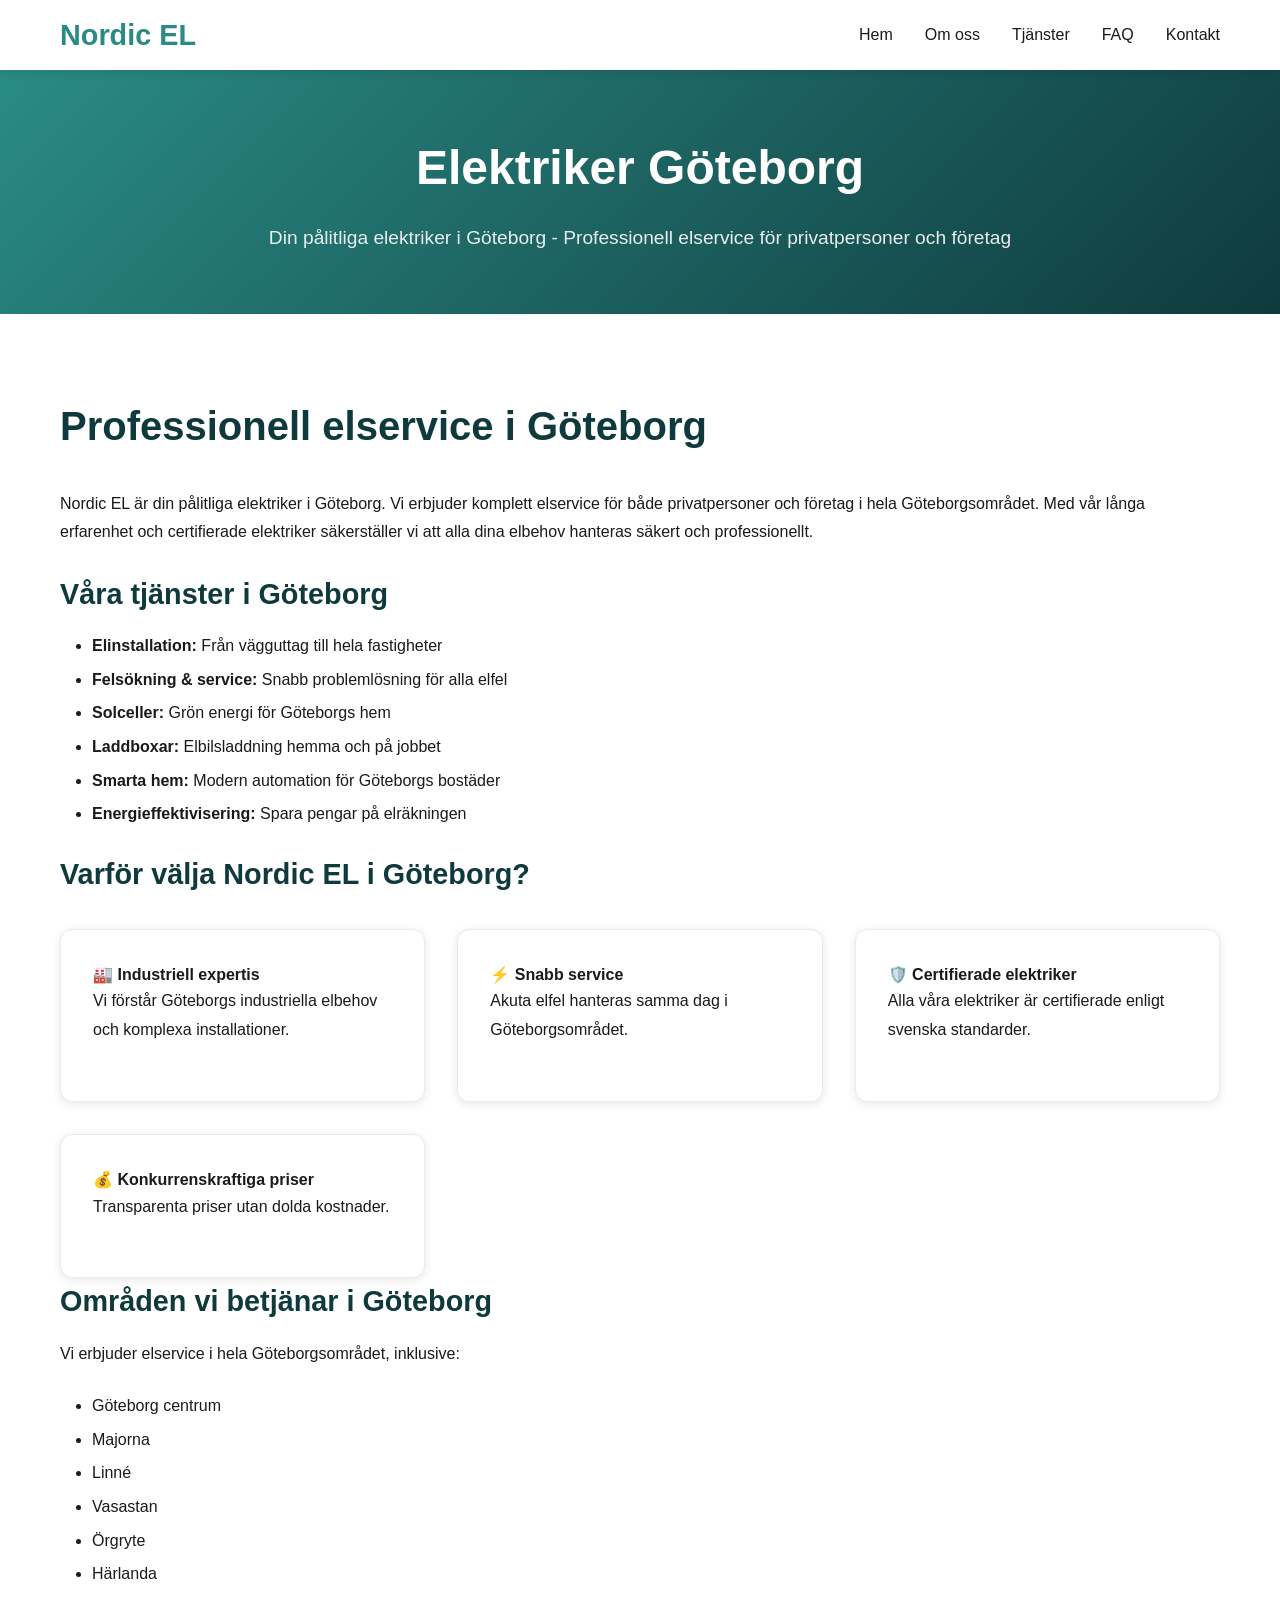
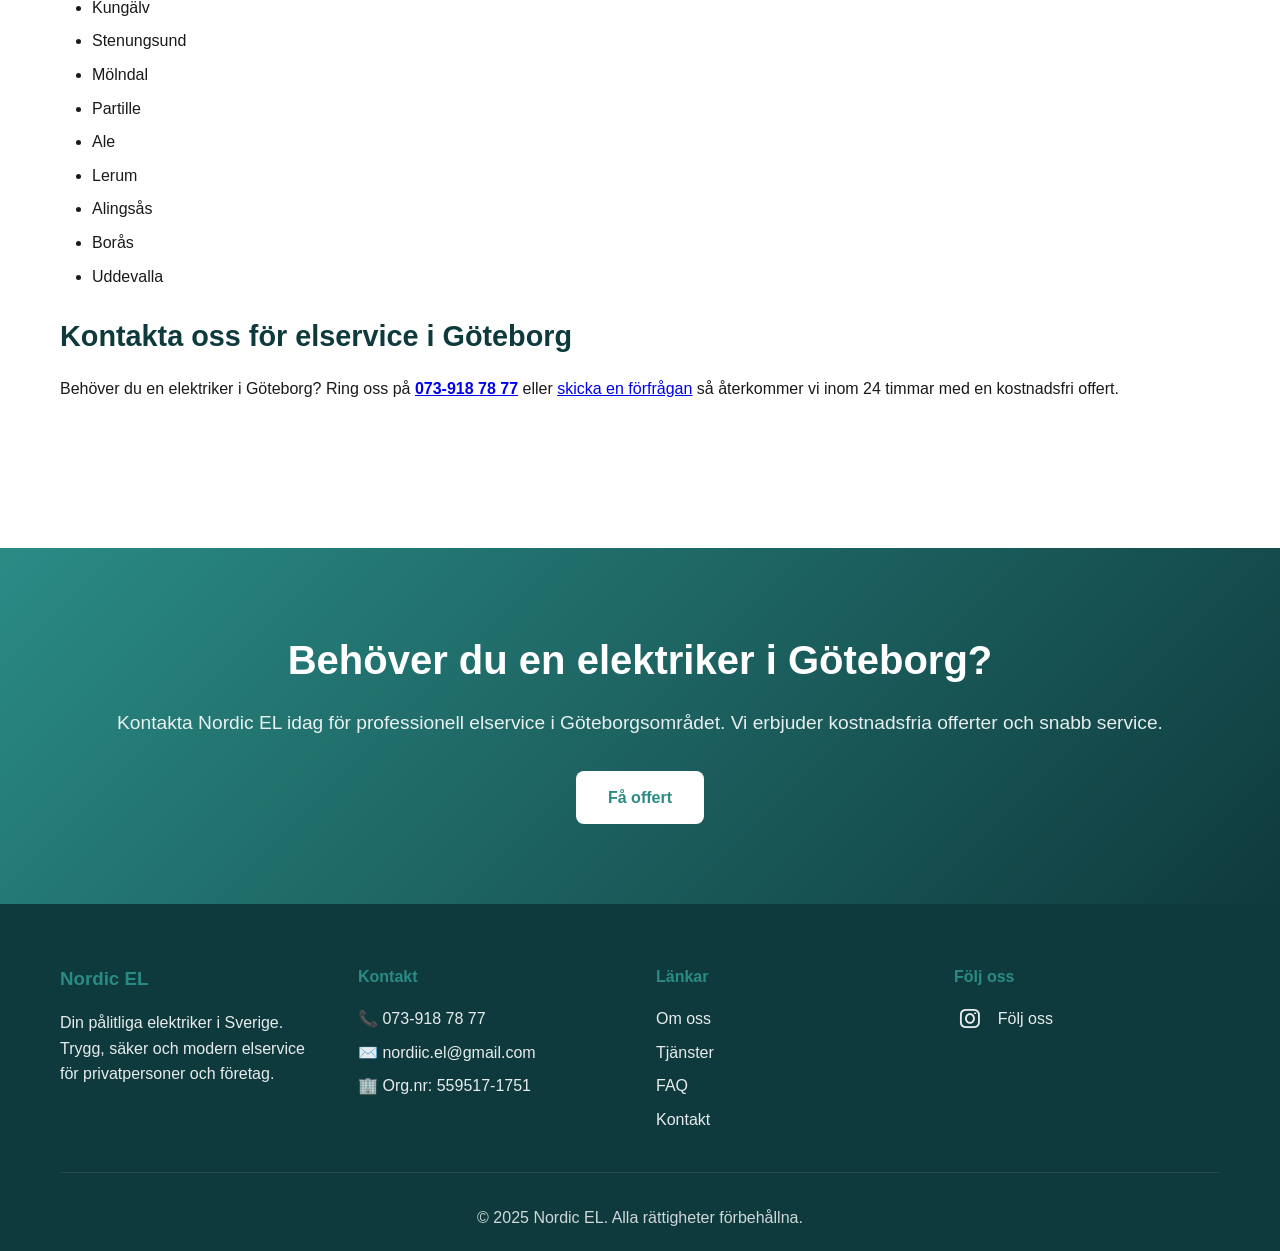
==== elektriker-goteborg.html @ e189199f "Standardize contact information formatting across all HTML files by adding spaces between emojis and" ====
<!DOCTYPE html>
<html lang="sv">
<head>
    <meta charset="UTF-8">
    <link rel="icon" type="image/png" href="assets/images/nordic-el-logo-1200.png">
    <meta name="viewport" content="width=device-width, initial-scale=1.0">
    <title>Elektriker Göteborg | Nordic EL - Professionell elservice i Göteborg</title>
    <meta name="description" content="Nordic EL - Din pålitliga elektriker i Göteborg. Elinstallation, felsökning, solceller, laddboxar och smarta hem. Ring 073-918 78 77 för snabb service i Göteborg.">
    <meta name="keywords" content="elektriker Göteborg, elinstallation Göteborg, solceller Göteborg, laddbox Göteborg, smarta hem Göteborg, elservice Göteborg">
    <meta name="author" content="Nordic EL">
    
    <!-- Open Graph / Facebook -->
    <meta property="og:type" content="website">
    <meta property="og:url" content="https://nordicel.se/elektriker-goteborg.html">
    <meta property="og:title" content="Elektriker Göteborg | Nordic EL - Professionell elservice">
    <meta property="og:description" content="Din pålitliga elektriker i Göteborg. Elinstallation, felsökning, solceller, laddboxar och smarta hem. Ring 073-918 78 77.">
    <meta property="og:image" content="https://nordicel.se/assets/images/og-image.jpg">

    <!-- Twitter -->
    <meta property="twitter:card" content="summary_large_image">
    <meta property="twitter:url" content="https://nordicel.se/elektriker-goteborg.html">
    <meta property="twitter:title" content="Elektriker Göteborg | Nordic EL - Professionell elservice">
    <meta property="twitter:description" content="Din pålitliga elektriker i Göteborg. Elinstallation, felsökning, solceller, laddboxar och smarta hem. Ring 073-918 78 77.">
    <meta property="twitter:image" content="https://nordicel.se/assets/images/og-image.jpg">

    <!-- Structured Data -->
    <script type="application/ld+json">
    {
        "@context": "https://schema.org",
        "@type": "ElectricalContractor",
        "name": "Nordic EL Göteborg",
        "description": "Professionell elektriker i Göteborg med fokus på säkerhet, kvalitet och moderna el-lösningar",
        "url": "https://nordicel.se/elektriker-goteborg.html",
        "telephone": "073-918 78 77",
        "email": "nordiic.el@gmail.com",
        "address": {
            "@type": "PostalAddress",
            "addressLocality": "Göteborg",
            "addressCountry": "SE"
        },
        "serviceArea": {
            "@type": "City",
            "name": "Göteborg"
        },
        "openingHours": "Mo-Fr 08:00-17:00",
        "priceRange": "$$",
        "paymentAccepted": "Cash, Credit Card, Invoice",
        "currenciesAccepted": "SEK"
    }
    </script>

    <link rel="stylesheet" href="styles.css">
    <link rel="preconnect" href="https://fonts.googleapis.com">
    <link rel="preconnect" href="https://fonts.gstatic.com" crossorigin>
    <link href="https://fonts.googleapis.com/css2?family=Inter:wght@300;400;500;600;700&display=swap" rel="stylesheet">
    <link rel="stylesheet" href="https://cdnjs.cloudflare.com/ajax/libs/font-awesome/6.4.0/css/all.min.css">
</head>
<body>
    <!-- Navigation -->
    <nav class="navbar">
        <div class="nav-container">
            <div class="nav-logo">
                <h2>Nordic EL</h2>
            </div>
            <ul class="nav-menu">
                <li class="nav-item">
                    <a href="index.html" class="nav-link">Hem</a>
                </li>
                <li class="nav-item">
                    <a href="om-oss.html" class="nav-link">Om oss</a>
                </li>
                <li class="nav-item">
                    <a href="tjanster.html" class="nav-link">Tjänster</a>
                </li>
                <li class="nav-item">
                    <a href="faq.html" class="nav-link">FAQ</a>
                </li>
                <li class="nav-item">
                    <a href="kontakt.html" class="nav-link">Kontakt</a>
                </li>
            </ul>
            <div class="hamburger">
                <span class="bar"></span>
                <span class="bar"></span>
                <span class="bar"></span>
            </div>
        </div>
    </nav>

    <!-- Page Header -->
    <section class="page-header">
        <div class="container">
            <h1>Elektriker Göteborg</h1>
            <p>Din pålitliga elektriker i Göteborg - Professionell elservice för privatpersoner och företag</p>
        </div>
    </section>

    <!-- Page Content -->
    <section class="page-content">
        <div class="container">
            <div class="content-section">
                <h2>Professionell elservice i Göteborg</h2>
                <p>Nordic EL är din pålitliga elektriker i Göteborg. Vi erbjuder komplett elservice för både privatpersoner och företag i hela Göteborgsområdet. Med vår långa erfarenhet och certifierade elektriker säkerställer vi att alla dina elbehov hanteras säkert och professionellt.</p>
                
                <h3>Våra tjänster i Göteborg</h3>
                <ul>
                    <li><strong>Elinstallation:</strong> Från vägguttag till hela fastigheter</li>
                    <li><strong>Felsökning & service:</strong> Snabb problemlösning för alla elfel</li>
                    <li><strong>Solceller:</strong> Grön energi för Göteborgs hem</li>
                    <li><strong>Laddboxar:</strong> Elbilsladdning hemma och på jobbet</li>
                    <li><strong>Smarta hem:</strong> Modern automation för Göteborgs bostäder</li>
                    <li><strong>Energieffektivisering:</strong> Spara pengar på elräkningen</li>
                </ul>

                <h3>Varför välja Nordic EL i Göteborg?</h3>
                <div class="why-grid">
                    <div class="why-item">
                        <h4>🏭 Industriell expertis</h4>
                        <p>Vi förstår Göteborgs industriella elbehov och komplexa installationer.</p>
                    </div>
                    <div class="why-item">
                        <h4>⚡ Snabb service</h4>
                        <p>Akuta elfel hanteras samma dag i Göteborgsområdet.</p>
                    </div>
                    <div class="why-item">
                        <h4>🛡️ Certifierade elektriker</h4>
                        <p>Alla våra elektriker är certifierade enligt svenska standarder.</p>
                    </div>
                    <div class="why-item">
                        <h4>💰 Konkurrenskraftiga priser</h4>
                        <p>Transparenta priser utan dolda kostnader.</p>
                    </div>
                </div>

                <h3>Områden vi betjänar i Göteborg</h3>
                <p>Vi erbjuder elservice i hela Göteborgsområdet, inklusive:</p>
                <ul>
                    <li>Göteborg centrum</li>
                    <li>Majorna</li>
                    <li>Linné</li>
                    <li>Vasastan</li>
                    <li>Örgryte</li>
                    <li>Härlanda</li>
                    <li>Kungälv</li>
                    <li>Stenungsund</li>
                    <li>Mölndal</li>
                    <li>Partille</li>
                    <li>Ale</li>
                    <li>Lerum</li>
                    <li>Alingsås</li>
                    <li>Borås</li>
                    <li>Uddevalla</li>
                </ul>

                <h3>Kontakta oss för elservice i Göteborg</h3>
                <p>Behöver du en elektriker i Göteborg? Ring oss på <strong><a href="tel:0739187877">073-918 78 77</a></strong> eller <a href="kontakt.html">skicka en förfrågan</a> så återkommer vi inom 24 timmar med en kostnadsfri offert.</p>
            </div>
        </div>
    </section>

    <!-- CTA Section -->
    <section class="cta-section">
        <div class="container">
            <div class="cta-content">
                <h2>Behöver du en elektriker i Göteborg?</h2>
                <p>Kontakta Nordic EL idag för professionell elservice i Göteborgsområdet. Vi erbjuder kostnadsfria offerter och snabb service.</p>
                <a href="kontakt.html" class="btn btn-primary">Få offert</a>
            </div>
        </div>
    </section>

    <!-- Footer -->
    <footer class="footer">
        <div class="container">
            <div class="footer-content">
                <div class="footer-section">
                    <h3>Nordic EL</h3>
                    <p>Din pålitliga elektriker i Sverige. Trygg, säker och modern elservice för privatpersoner och företag.</p>
                </div>
                <div class="footer-section">
                    <h4>Kontakt</h4>
                    <p>📞  073-918 78 77</p>
                    <p>✉️  nordiic.el@gmail.com</p>
                    <p>🏢  Org.nr: 559517-1751</p>
                </div>
                <div class="footer-section">
                    <h4>Länkar</h4>
                    <ul>
                        <li><a href="om-oss.html">Om oss</a></li>
                        <li><a href="tjanster.html">Tjänster</a></li>
                        <li><a href="faq.html">FAQ</a></li>
                        <li><a href="kontakt.html">Kontakt</a></li>
                    </ul>
                </div>
                <div class="footer-section">
                    <h4>Följ oss</h4>
                    <p><a href="https://www.instagram.com/nordic.elab/?igsh=OWh2cWo1cjV1Mnhp#" target="_blank" rel="noopener noreferrer"><i class="fa-brands fa-instagram"></i> Följ oss</a></p>
                </div>
            </div>
            <div class="footer-bottom">
                <p>&copy; 2025 Nordic EL. Alla rättigheter förbehållna.</p>
            </div>
        </div>
    </footer>

    <script src="script.js"></script>
</body>
</html>
---- styles.css ----
/* Reset and Base Styles */
* {
    margin: 0;
    padding: 0;
    box-sizing: border-box;
}

:root {
    --primary-color: #2A8B85;
    --secondary-color: #0F3A3D;
    --text-color: #1a1a1a;
    --light-bg: #f8f9fa;
    --white: #ffffff;
    --border-color: #e9ecef;
    --shadow: 0 2px 10px rgba(0, 0, 0, 0.1);
    --shadow-hover: 0 4px 20px rgba(0, 0, 0, 0.15);
}

body {
    font-family: 'Inter', sans-serif;
    line-height: 1.6;
    color: var(--text-color);
    background-color: var(--white);
}

/* Font metric overrides to prevent layout shifts */
@font-face {
    font-family: 'Inter';
    font-display: swap;
    font-weight: 300 700;
    src: url('https://fonts.googleapis.com/css2?family=Inter:wght@300;400;500;600;700&display=swap');
}

.container {
    max-width: 1200px;
    margin: 0 auto;
    padding: 0 20px;
}

/* Navigation */
.navbar {
    background-color: var(--white);
    box-shadow: var(--shadow);
    position: fixed;
    top: 0;
    width: 100%;
    z-index: 1000;
}

.nav-container {
    max-width: 1200px;
    margin: 0 auto;
    padding: 0 20px;
    display: flex;
    justify-content: space-between;
    align-items: center;
    height: 70px;
}

.nav-logo h2 {
    color: var(--primary-color);
    font-weight: 700;
    font-size: 1.8rem;
}

.nav-menu {
    display: flex;
    list-style: none;
    gap: 2rem;
}

.nav-link {
    text-decoration: none;
    color: var(--text-color);
    font-weight: 500;
    transition: color 0.3s ease;
    position: relative;
}

.nav-link:hover,
.nav-link.active {
    color: var(--primary-color);
}

.nav-link.active::after {
    content: '';
    position: absolute;
    bottom: -5px;
    left: 0;
    width: 100%;
    height: 2px;
    background-color: var(--primary-color);
}

.hamburger {
    display: none;
    flex-direction: column;
    cursor: pointer;
}

.bar {
    width: 25px;
    height: 3px;
    background-color: var(--text-color);
    margin: 3px 0;
    transition: 0.3s;
}

/* Hero Section */
.hero {
    margin-top: 70px;
    padding: 80px 0;
    background: linear-gradient(135deg, var(--light-bg) 0%, var(--white) 100%);
    contain: layout style;
}

.hero-container {
    max-width: 1200px;
    margin: 0 auto;
    padding: 0 20px;
    display: grid;
    grid-template-columns: 1fr 1fr;
    gap: 4rem;
    align-items: center;
}

.hero-content h1 {
    font-size: 3rem;
    font-weight: 700;
    color: var(--secondary-color);
    margin-bottom: 1.5rem;
    line-height: 1.2;
}

.hero-content p {
    font-size: 1.2rem;
    color: var(--text-color);
    margin-bottom: 2rem;
    line-height: 1.6;
}

.hero-link {
    color: var(--primary-color);
    text-decoration: none;
    font-weight: 600;
    transition: color 0.3s ease;
}

.hero-link:hover {
    color: var(--secondary-color);
    text-decoration: underline;
}

.hero-buttons {
    display: flex;
    gap: 1rem;
    flex-wrap: wrap;
}

.btn {
    display: inline-block;
    padding: 12px 30px;
    text-decoration: none;
    border-radius: 8px;
    font-weight: 600;
    transition: all 0.3s ease;
    border: 2px solid transparent;
    cursor: pointer;
}

.btn-primary {
    background-color: var(--primary-color);
    color: var(--white);
}

.btn-primary:hover {
    background-color: var(--secondary-color);
    transform: translateY(-2px);
    box-shadow: var(--shadow-hover);
}

.btn-secondary {
    background-color: transparent;
    color: var(--primary-color);
    border-color: var(--primary-color);
}

.btn-secondary:hover {
    background-color: var(--primary-color);
    color: var(--white);
    transform: translateY(-2px);
}

.hero-image {
    display: flex;
    justify-content: center;
    align-items: center;
}

.hero-placeholder {
    width: 100%;
    height: 400px;
    background: linear-gradient(135deg, var(--primary-color), var(--secondary-color));
    border-radius: 12px;
    display: flex;
    align-items: center;
    justify-content: center;
    color: var(--white);
    font-size: 1.5rem;
    font-weight: 600;
    box-shadow: var(--shadow);
}

.hero-img {
    width: 100%;
    height: 400px;
    object-fit: cover;
    border-radius: 12px;
    box-shadow: var(--shadow);
    aspect-ratio: 3/2;
    max-width: 600px;
    will-change: transform;
}

/* Services Overview */
.services-overview {
    padding: 80px 0;
    background-color: var(--white);
    contain: layout style;
}

.services-overview h2 {
    text-align: center;
    font-size: 2.5rem;
    color: var(--secondary-color);
    margin-bottom: 3rem;
    font-weight: 700;
}

.services-grid {
    display: grid;
    grid-template-columns: repeat(auto-fit, minmax(300px, 1fr));
    gap: 2rem;
    align-items: stretch;
    grid-auto-rows: 1fr;
    contain: layout;
}

.service-card-link {
    text-decoration: none;
    color: inherit;
    display: block;
    height: 100%;
}

.service-card-link:hover {
    text-decoration: none;
    color: inherit;
}

.service-card {
    background-color: var(--white);
    padding: 2rem;
    border-radius: 12px;
    box-shadow: var(--shadow);
    text-align: center;
    transition: transform 0.3s ease, box-shadow 0.3s ease;
    border: 1px solid var(--border-color);
    height: 100%;
    display: flex;
    flex-direction: column;
    justify-content: space-between;
    min-height: 280px;
    contain: layout style;
}

.service-card:hover {
    transform: translateY(-5px);
    box-shadow: var(--shadow-hover);
}

.service-icon {
    font-size: 3rem;
    margin-bottom: 1rem;
}

.service-card h3 {
    font-size: 1.5rem;
    color: var(--secondary-color);
    margin-bottom: 1rem;
    font-weight: 600;
}

.service-card p {
    color: var(--text-color);
    line-height: 1.6;
    flex-grow: 1;
    display: flex;
    align-items: center;
    justify-content: center;
}

/* Why Choose Us */
.why-choose-us {
    padding: 80px 0;
    background-color: var(--light-bg);
}

.why-content {
    display: grid;
    grid-template-columns: 1fr 1fr;
    gap: 4rem;
    align-items: center;
}

.why-text h2 {
    font-size: 2.5rem;
    color: var(--secondary-color);
    margin-bottom: 2rem;
    font-weight: 700;
}

.why-points {
    display: flex;
    flex-direction: column;
    gap: 1.5rem;
}

.why-point h3 {
    font-size: 1.2rem;
    color: var(--secondary-color);
    margin-bottom: 0.5rem;
    font-weight: 600;
}

.why-point p {
    color: var(--text-color);
    line-height: 1.6;
}

.why-image {
    display: flex;
    justify-content: center;
    align-items: center;
}

.why-placeholder {
    width: 100%;
    height: 400px;
    background: linear-gradient(135deg, var(--secondary-color), var(--primary-color));
    border-radius: 12px;
    display: flex;
    align-items: center;
    justify-content: center;
    color: var(--white);
    font-size: 1.5rem;
    font-weight: 600;
    box-shadow: var(--shadow);
}

/* Testimonials Section */
.testimonials-section {
    padding: 5rem 0;
    background-color: var(--light-bg);
}

.testimonials-section h2 {
    text-align: center;
    margin-bottom: 3rem;
    color: var(--text-color);
}

.testimonials-grid {
    display: grid;
    grid-template-columns: repeat(auto-fit, minmax(300px, 1fr));
    gap: 2rem;
    max-width: 1000px;
    margin: 0 auto;
}

.testimonial-card {
    background-color: var(--white);
    padding: 2rem;
    border-radius: 12px;
    box-shadow: var(--shadow);
    text-align: center;
    transition: transform 0.3s ease, box-shadow 0.3s ease;
}

.testimonial-card:hover {
    transform: translateY(-5px);
    box-shadow: var(--shadow-hover);
}

.testimonial-content {
    margin-bottom: 1.5rem;
}

.testimonial-content p {
    font-style: italic;
    font-size: 1.1rem;
    line-height: 1.6;
    color: var(--text-color);
    margin: 0;
}

.testimonial-author h4 {
    color: var(--primary-color);
    margin-bottom: 0.5rem;
    font-size: 1.1rem;
}

.testimonial-author span {
    color: #666;
    font-size: 0.9rem;
}

/* CTA Section */
.cta-section {
    padding: 80px 0;
    background: linear-gradient(135deg, var(--primary-color), var(--secondary-color));
    color: var(--white);
    text-align: center;
}

.cta-content h2 {
    font-size: 2.5rem;
    margin-bottom: 1rem;
    font-weight: 700;
}

.cta-content p {
    font-size: 1.2rem;
    margin-bottom: 2rem;
    opacity: 0.9;
}

.cta-section .btn-primary {
    background-color: var(--white);
    color: var(--primary-color);
}

.cta-section .btn-primary:hover {
    background-color: var(--light-bg);
    transform: translateY(-2px);
}

/* Footer */
.footer {
    background-color: var(--secondary-color);
    color: var(--white);
    padding: 60px 0 20px;
}

.footer-content {
    display: grid;
    grid-template-columns: repeat(auto-fit, minmax(250px, 1fr));
    gap: 2rem;
    margin-bottom: 2rem;
}

.footer-section h3,
.footer-section h4 {
    margin-bottom: 1rem;
    color: var(--primary-color);
}

.footer-section p {
    margin-bottom: 0.5rem;
    opacity: 0.9;
    color: var(--white);
    display: flex;
    align-items: center;
    gap: 0.5rem;
}

.footer-section ul {
    list-style: none;
}

.footer-section ul li {
    margin-bottom: 0.5rem;
}

.footer-section ul li a {
    color: var(--white);
    text-decoration: none;
    opacity: 0.9;
    transition: opacity 0.3s ease;
}

.footer-section ul li a:hover {
    opacity: 1;
    color: var(--primary-color);
}

/* Ensure consistent icon spacing */
.footer-section p {
    font-size: 1em;
}

.footer-section .fa-brands {
    font-size: 1.4em;
    color: var(--white);
    width: 1.4em;
    text-align: center;
    flex-shrink: 0;
    display: inline-block;
    vertical-align: middle;
    line-height: 1;
    margin-right: 0.5rem;
}

.footer-section a {
    color: var(--white);
    text-decoration: none;
    transition: all 0.3s ease;
    cursor: pointer;
}

.footer-section a:hover {
    color: var(--primary-color);
}

.footer-bottom {
    border-top: 1px solid rgba(255, 255, 255, 0.1);
    padding-top: 2rem;
    text-align: center;
    opacity: 0.8;
}

/* Responsive Design */
@media (max-width: 768px) {
    .hamburger {
        display: flex;
    }

    .nav-menu {
        position: fixed;
        left: -100%;
        top: 70px;
        flex-direction: column;
        background-color: var(--white);
        width: 100%;
        text-align: center;
        transition: 0.3s;
        box-shadow: var(--shadow);
        padding: 2rem 0;
    }

    .nav-menu.active {
        left: 0;
    }

    .nav-menu li {
        margin: 1rem 0;
    }

    .hero-container {
        grid-template-columns: 1fr;
        gap: 2rem;
        text-align: center;
    }

    .hero-content h1 {
        font-size: 2.5rem;
    }

    .why-content {
        grid-template-columns: 1fr;
        gap: 2rem;
    }

    .hero-buttons {
        justify-content: center;
    }

    .services-grid {
        grid-template-columns: 1fr;
    }

    .cta-content h2 {
        font-size: 2rem;
    }
}

@media (max-width: 480px) {
    .hero-content h1 {
        font-size: 2rem;
    }

    .hero-content p {
        font-size: 1rem;
    }

    .btn {
        padding: 10px 20px;
        font-size: 0.9rem;
    }

    .services-overview h2,
    .why-text h2,
    .cta-content h2 {
        font-size: 2rem;
    }
}

/* Page-specific styles */
.page-header {
    margin-top: 70px;
    padding: 60px 0;
    background: linear-gradient(135deg, var(--primary-color), var(--secondary-color));
    color: var(--white);
    text-align: center;
}

.page-header h1 {
    font-size: 3rem;
    font-weight: 700;
    margin-bottom: 1rem;
}

.page-header p {
    font-size: 1.2rem;
    opacity: 0.9;
}

.page-content {
    padding: 80px 0;
}

.content-section {
    margin-bottom: 4rem;
}

.content-section h2 {
    font-size: 2.5rem;
    color: var(--secondary-color);
    margin-bottom: 2rem;
    font-weight: 700;
}

.content-section h3 {
    font-size: 1.8rem;
    color: var(--secondary-color);
    margin-bottom: 1rem;
    font-weight: 600;
}

.content-section p {
    margin-bottom: 1.5rem;
    line-height: 1.8;
}

.content-section ul {
    margin-bottom: 1.5rem;
    padding-left: 2rem;
}

.content-section li {
    margin-bottom: 0.5rem;
    line-height: 1.6;
}

/* Pricing Info Styles */
.pricing-info {
    background: var(--light-bg);
    border-left: 4px solid var(--primary-color);
    padding: 1.5rem;
    margin: 1.5rem 0;
    border-radius: 0 8px 8px 0;
}

.pricing-info h4 {
    color: var(--primary-color);
    margin-bottom: 1rem;
    font-size: 1.1rem;
}

.pricing-info ul {
    margin: 1rem 0;
    padding-left: 1.5rem;
}

.pricing-info li {
    margin-bottom: 0.5rem;
    color: var(--text-color);
}

.pricing-info p {
    font-style: italic;
    color: #666;
    margin-top: 1rem;
    font-size: 0.9rem;
}

/* FAQ Styles */
.faq-item {
    background-color: var(--white);
    border: 1px solid var(--border-color);
    border-radius: 8px;
    margin-bottom: 1rem;
    box-shadow: var(--shadow);
}

.faq-question {
    padding: 1.5rem 1.5rem 1.5rem 2.5rem;
    cursor: pointer;
    font-weight: 600;
    color: var(--secondary-color);
    display: flex;
    justify-content: space-between;
    align-items: center;
    transition: background-color 0.3s ease;
}

.faq-question:hover {
    background-color: var(--light-bg);
}

.faq-answer {
    padding: 0 1.5rem 1.5rem 2.5rem;
    color: var(--text-color);
    line-height: 1.6;
    display: none;
}

.faq-answer ul {
    padding-left: 0;
    margin-left: 0;
    list-style: none;
}

.faq-answer li {
    padding-left: 1.5rem;
    position: relative;
    margin-bottom: 0.5rem;
}

.faq-answer li::before {
    content: "•";
    position: absolute;
    left: 0;
    color: var(--primary-color);
    font-weight: bold;
    font-size: 1.2em;
}

.faq-answer.active {
    display: block;
}

.faq-icon {
    transition: transform 0.3s ease;
}

.faq-icon.rotated {
    transform: rotate(180deg);
}

/* Contact Form */
.contact-form {
    background-color: var(--white);
    padding: 2rem;
    border-radius: 12px;
    box-shadow: var(--shadow);
    max-width: 600px;
    margin: 0 auto;
}

.form-group {
    margin-bottom: 1.5rem;
}

.form-group label {
    display: block;
    margin-bottom: 0.5rem;
    font-weight: 600;
    color: var(--secondary-color);
}

.form-group input,
.form-group textarea {
    width: 100%;
    padding: 12px;
    border: 2px solid var(--border-color);
    border-radius: 8px;
    font-size: 1rem;
    transition: border-color 0.3s ease;
}

.form-group input:focus,
.form-group textarea:focus {
    outline: none;
    border-color: var(--primary-color);
}

.form-group textarea {
    height: 120px;
    resize: vertical;
}

.form-submit {
    width: 100%;
    padding: 15px;
    background-color: var(--primary-color);
    color: var(--white);
    border: none;
    border-radius: 8px;
    font-size: 1.1rem;
    font-weight: 600;
    cursor: pointer;
    transition: background-color 0.3s ease;
}

.form-submit:hover {
    background-color: var(--secondary-color);
}

.contact-info {
    background-color: var(--light-bg);
    padding: 2rem;
    border-radius: 12px;
    margin-top: 2rem;
}

.contact-info h3 {
    color: var(--secondary-color);
    margin-bottom: 1rem;
    font-weight: 600;
}

.contact-info p {
    margin-bottom: 0.5rem;
    display: flex;
    align-items: center;
    gap: 0.5rem;
}

/* Additional styles for new pages */
.why-grid {
    display: grid;
    grid-template-columns: repeat(auto-fit, minmax(300px, 1fr));
    gap: 2rem;
    margin-top: 2rem;
}

.why-item {
    background-color: var(--white);
    padding: 2rem;
    border-radius: 12px;
    box-shadow: var(--shadow);
    border: 1px solid var(--border-color);
}

.why-item h3 {
    color: var(--secondary-color);
    margin-bottom: 1rem;
    font-weight: 600;
}

.service-detail {
    background-color: var(--white);
    padding: 3rem;
    border-radius: 12px;
    box-shadow: var(--shadow);
    margin-bottom: 3rem;
    border: 1px solid var(--border-color);
}

.service-header {
    display: flex;
    align-items: center;
    gap: 1rem;
    margin-bottom: 2rem;
    padding-bottom: 1rem;
    border-bottom: 2px solid var(--border-color);
}

.service-header .service-icon {
    font-size: 3rem;
    color: var(--primary-color);
}

.service-header h2 {
    color: var(--secondary-color);
    font-size: 2rem;
    font-weight: 700;
    margin: 0;
}

.service-content h3 {
    color: var(--secondary-color);
    font-size: 1.5rem;
    margin: 2rem 0 1rem 0;
    font-weight: 600;
}

.service-content ul {
    margin-bottom: 1.5rem;
    padding-left: 2rem;
}

.service-content li {
    margin-bottom: 0.5rem;
    line-height: 1.6;
}

.faq-section {
    margin-bottom: 3rem;
}

.faq-section h2 {
    color: var(--secondary-color);
    font-size: 2rem;
    margin-bottom: 2rem;
    font-weight: 700;
    padding-bottom: 1rem;
    border-bottom: 2px solid var(--primary-color);
}

.contact-grid {
    display: grid;
    grid-template-columns: 2fr 1fr;
    gap: 4rem;
    margin-bottom: 4rem;
}

.contact-form-section h2 {
    color: var(--secondary-color);
    font-size: 2rem;
    margin-bottom: 1rem;
    font-weight: 700;
}

.contact-form-section p {
    margin-bottom: 2rem;
    color: var(--text-color);
    line-height: 1.6;
}

.contact-info-section h2 {
    color: var(--secondary-color);
    font-size: 2rem;
    margin-bottom: 2rem;
    font-weight: 700;
}

.contact-info-section .contact-info {
    background-color: var(--light-bg);
    padding: 1.5rem;
    border-radius: 8px;
    margin-bottom: 1.5rem;
    border-left: 4px solid var(--primary-color);
    display: flex;
    flex-direction: column;
    min-height: 120px;
    justify-content: flex-start;
}

.contact-info-section .contact-info h3 {
    color: var(--secondary-color);
    margin-bottom: 0.5rem;
    font-weight: 600;
}

.contact-info-section .contact-info p {
    margin-bottom: 0.5rem;
}

.contact-info-section .contact-info a {
    color: var(--primary-color);
    text-decoration: none;
    font-weight: 600;
}

.contact-info-section .contact-info a:hover {
    text-decoration: underline;
}

.contact-info-section .contact-info ul {
    margin-top: 0.5rem;
    padding-left: 1.5rem;
}

.contact-info-section .contact-info li {
    margin-bottom: 0.25rem;
}

/* Specific styling for company info and opening hours cards */
.contact-info-section .contact-info h3 {
    display: flex;
    align-items: center;
    gap: 0.5rem;
    margin-bottom: 1rem;
    font-size: 1.1rem;
    font-weight: 600;
}

.contact-info-section .contact-info p {
    margin-bottom: 0.5rem;
    line-height: 1.5;
}

.contact-info-section .contact-info strong {
    font-weight: 600;
    color: var(--secondary-color);
}

.contact-info-section .contact-info small {
    display: block;
    margin-top: 0.5rem;
    font-size: 0.9rem;
    opacity: 0.8;
    line-height: 1.4;
}

/* Ensure consistent card heights */
.contact-info-section {
    display: flex;
    flex-direction: column;
    gap: 1.5rem;
}

.contact-info-section .contact-info {
    flex: 1;
    min-height: 140px;
}

.contact-additional {
    background-color: var(--light-bg);
    padding: 3rem;
    border-radius: 12px;
    margin-bottom: 3rem;
}

.contact-additional h2 {
    color: var(--secondary-color);
    font-size: 2rem;
    margin-bottom: 2rem;
    font-weight: 700;
    text-align: center;
}

.process-steps {
    display: grid;
    grid-template-columns: repeat(auto-fit, minmax(250px, 1fr));
    gap: 2rem;
}

.process-step {
    text-align: center;
    background-color: var(--white);
    padding: 2rem;
    border-radius: 12px;
    box-shadow: var(--shadow);
}

.step-number {
    width: 60px;
    height: 60px;
    background-color: var(--primary-color);
    color: var(--white);
    border-radius: 50%;
    display: flex;
    align-items: center;
    justify-content: center;
    font-size: 1.5rem;
    font-weight: 700;
    margin: 0 auto 1rem auto;
}

.process-step h3 {
    color: var(--secondary-color);
    margin-bottom: 1rem;
    font-weight: 600;
}

.emergency-contact {
    background: linear-gradient(135deg, var(--primary-color), var(--secondary-color));
    color: var(--white);
    padding: 2rem;
    border-radius: 12px;
    text-align: center;
}

.emergency-contact h2 {
    font-size: 1.8rem;
    margin-bottom: 1rem;
    font-weight: 700;
}

.emergency-contact a {
    color: var(--white);
    text-decoration: none;
    font-weight: 600;
}

.emergency-contact a:hover {
    text-decoration: underline;
}

/* Form enhancements */
.form-group select {
    width: 100%;
    padding: 12px;
    border: 2px solid var(--border-color);
    border-radius: 8px;
    font-size: 1rem;
    background-color: var(--white);
    transition: border-color 0.3s ease;
}

.form-group select:focus {
    outline: none;
    border-color: var(--primary-color);
}

.form-group select[multiple] {
    height: 120px;
}

/* Checkbox group styling */
.checkbox-group {
    display: grid;
    grid-template-columns: repeat(auto-fit, minmax(200px, 1fr));
    gap: 0.75rem;
    margin-top: 0.5rem;
    padding: 1rem;
    background-color: var(--light-bg);
    border-radius: 8px;
    border: 2px solid var(--border-color);
}

.checkbox-item {
    display: flex;
    align-items: center;
    gap: 0.5rem;
}

.checkbox-item input[type="checkbox"] {
    width: 18px;
    height: 18px;
    accent-color: var(--primary-color);
    cursor: pointer;
}

.checkbox-item label {
    cursor: pointer;
    font-weight: 500;
    color: var(--text-color);
    margin: 0;
    line-height: 1.4;
}

.checkbox-item label:hover {
    color: var(--primary-color);
}

.checkbox-item input[type="checkbox"]:checked + label {
    color: var(--primary-color);
    font-weight: 600;
}

/* Responsive adjustments */
@media (max-width: 768px) {
    .contact-grid {
        grid-template-columns: 1fr;
        gap: 2rem;
    }
    
    .service-detail {
        padding: 2rem;
    }
    
    .service-header {
        flex-direction: column;
        text-align: center;
        gap: 0.5rem;
    }
    
    .process-steps {
        grid-template-columns: 1fr;
    }
    
    .contact-additional {
        padding: 2rem;
    }
    
    .contact-info-section .contact-info {
        min-height: auto;
    }
    
    .checkbox-group {
        grid-template-columns: 1fr;
        gap: 0.5rem;
    }
}

/* Additional alignment fixes */
.contact-info-section .contact-info p:last-child {
    margin-bottom: 0;
}

.contact-info-section .contact-info br + strong {
    margin-top: 0.5rem;
    display: inline-block;
}

/* Opening hours specific styling */
.opening-hours {
    margin-bottom: 1rem;
}

.hours-row {
    display: flex;
    align-items: center;
    margin-bottom: 0.5rem;
    flex-wrap: wrap;
    gap: 0.5rem;
}

.hours-row .day {
    min-width: 80px;
    font-weight: 600;
    color: var(--secondary-color);
}

.hours-row .time {
    font-weight: 500;
    color: var(--text-color);
}

.hours-row .separator {
    color: var(--primary-color);
    font-weight: 600;
    margin: 0 0.5rem;
}

/* Service area styling */
.service-areas {
    margin-top: 0.5rem;
}

.contact-info-section .contact-info ul {
    margin: 0;
    padding-left: 1.5rem;
}

.contact-info-section .contact-info li {
    margin-bottom: 0.25rem;
    line-height: 1.4;
}

/* Ensure all content stays within card boundaries */
.contact-info-section .contact-info {
    overflow: hidden;
    word-wrap: break-word;
}

.contact-info-section .contact-info * {
    max-width: 100%;
}
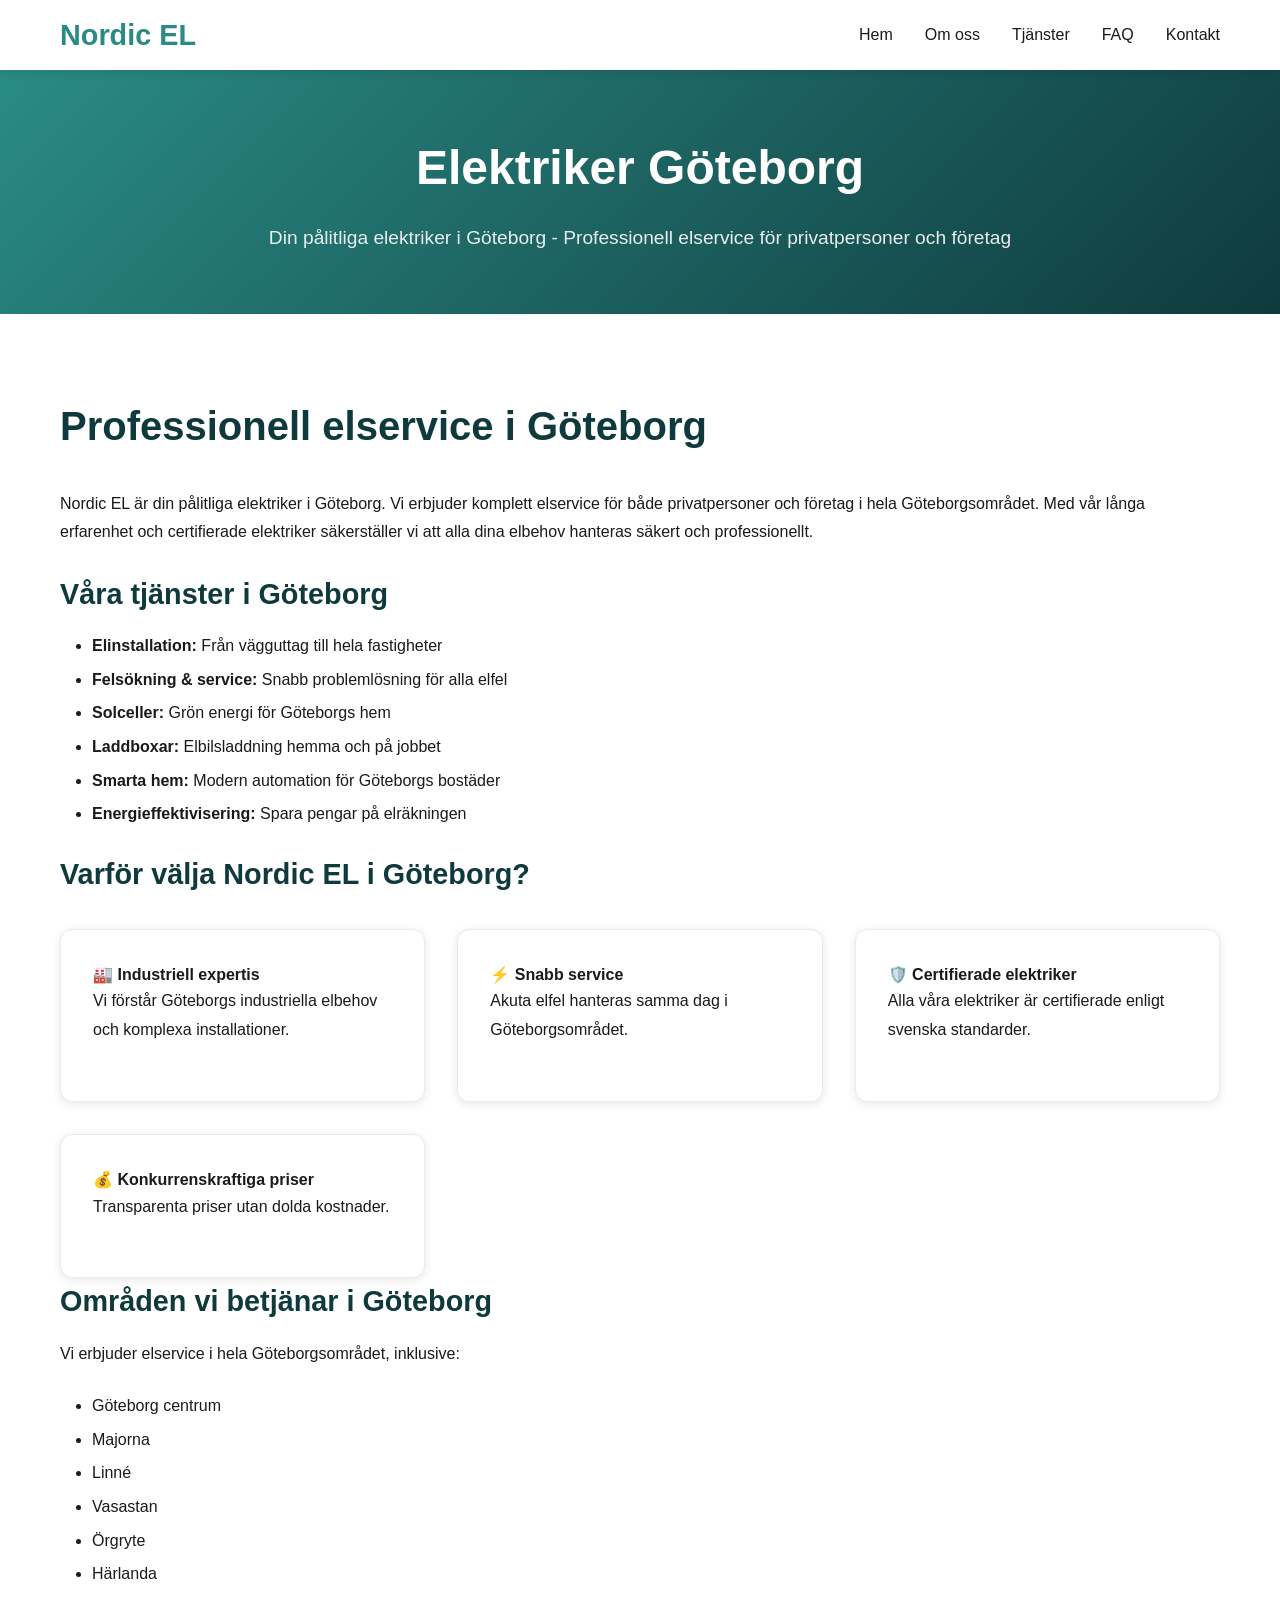
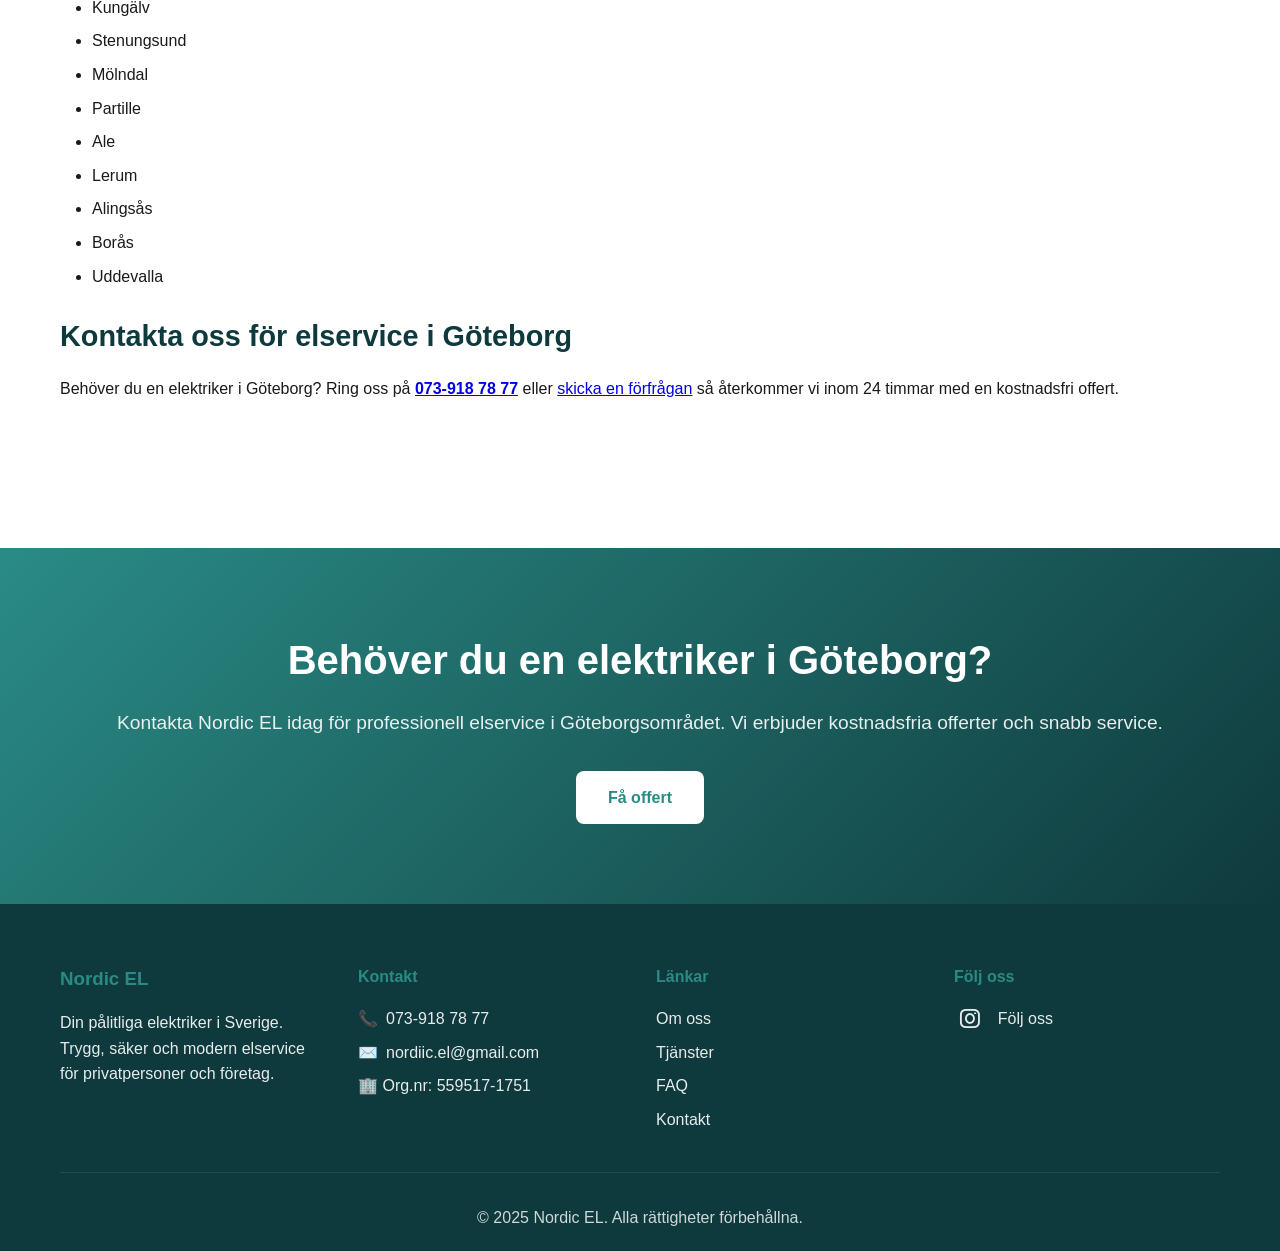
==== commit 62898e53: "Add clickable phone and email links across all pages - Convert phone number to tel: link for easy ca" ====
--- a/elektriker-goteborg.html
+++ b/elektriker-goteborg.html
@@ -179,9 +179,9 @@
                 </div>
                 <div class="footer-section">
                     <h4>Kontakt</h4>
-                    <p>📞  073-918 78 77</p>
-                    <p>✉️  nordiic.el@gmail.com</p>
-                    <p>🏢  Org.nr: 559517-1751</p>
+                    <p>📞 <a href="tel:+46739187877">073-918 78 77</a></p>
+                    <p>✉️ <a href="mailto:nordiic.el@gmail.com">nordiic.el@gmail.com</a></p>
+                    <p>🏢 Org.nr: 559517-1751</p>
                 </div>
                 <div class="footer-section">
                     <h4>Länkar</h4>
--- a/styles.css
+++ b/styles.css
@@ -520,6 +520,17 @@
 
 .footer-section a:hover {
     color: var(--primary-color);
+}
+
+.footer-section p a {
+    color: var(--white);
+    text-decoration: none;
+    transition: color 0.3s ease;
+}
+
+.footer-section p a:hover {
+    color: var(--primary-color);
+    text-decoration: underline;
 }
 
 .footer-bottom {
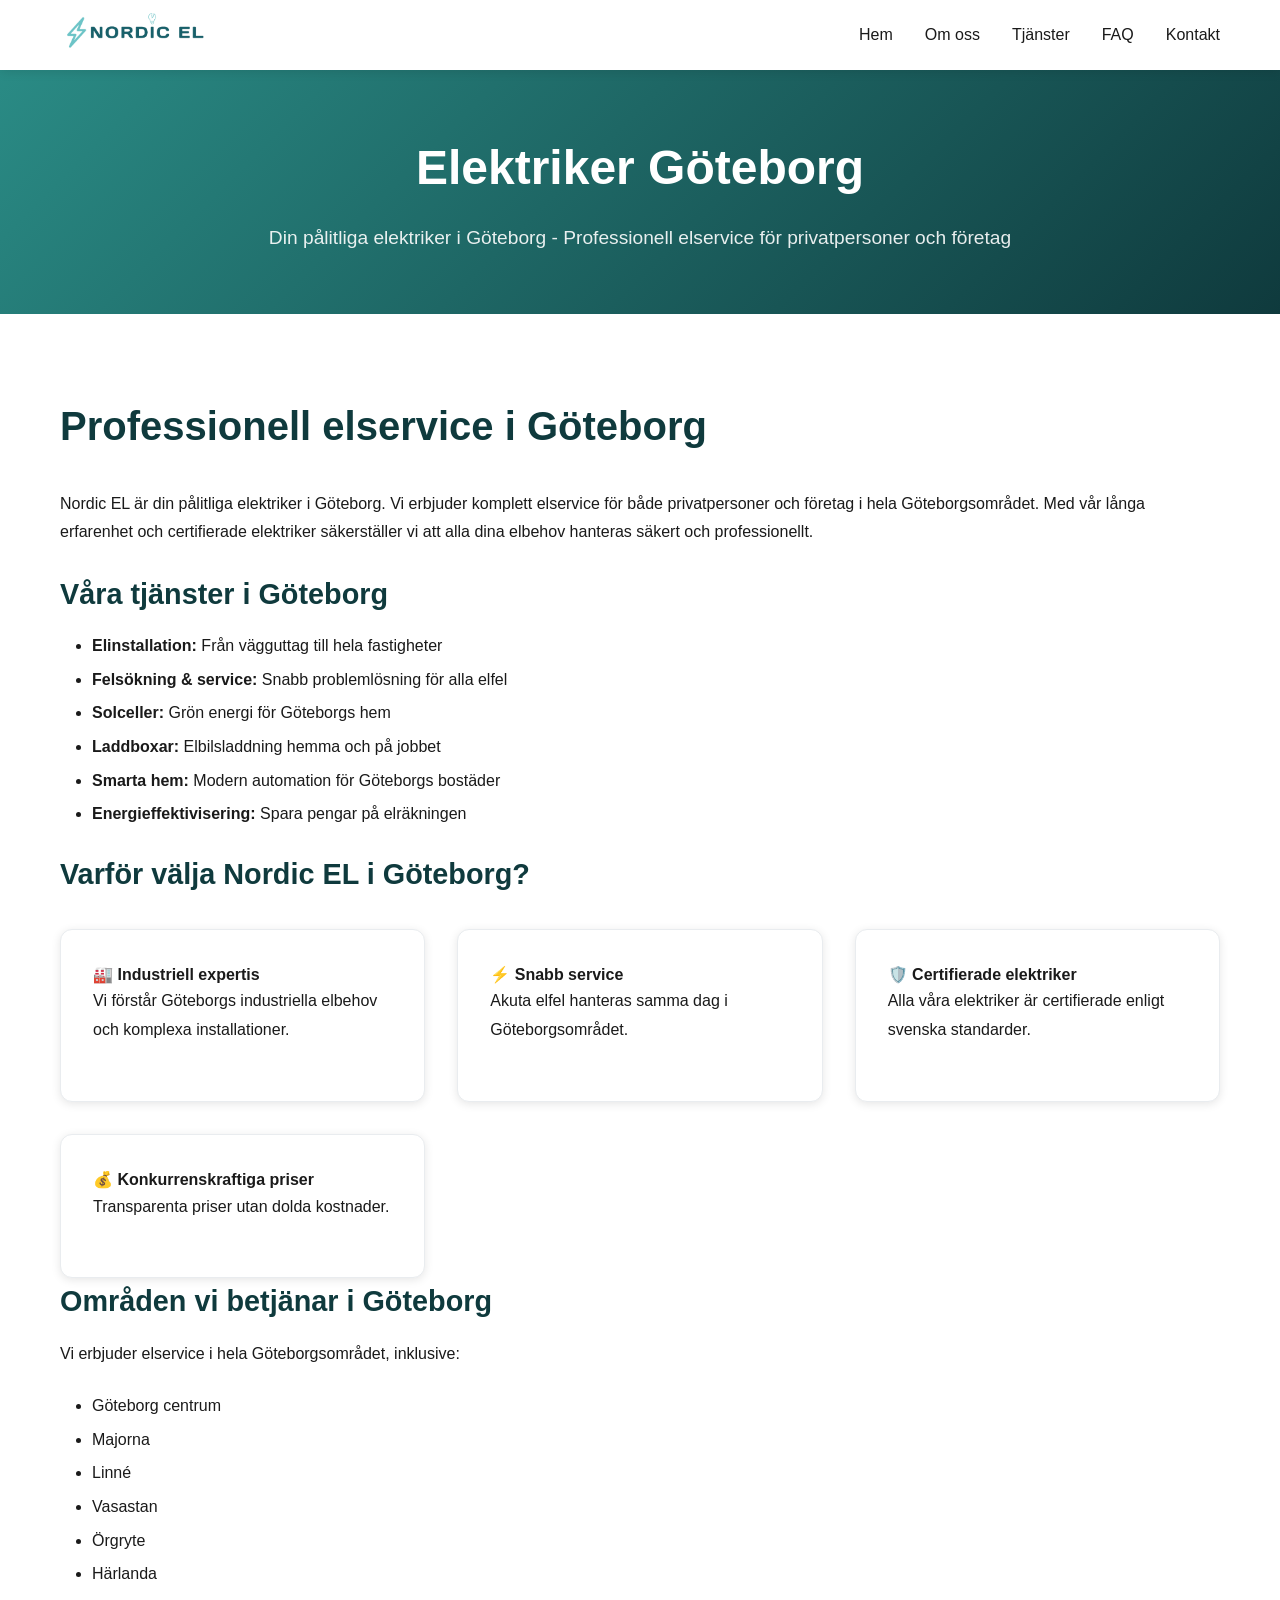
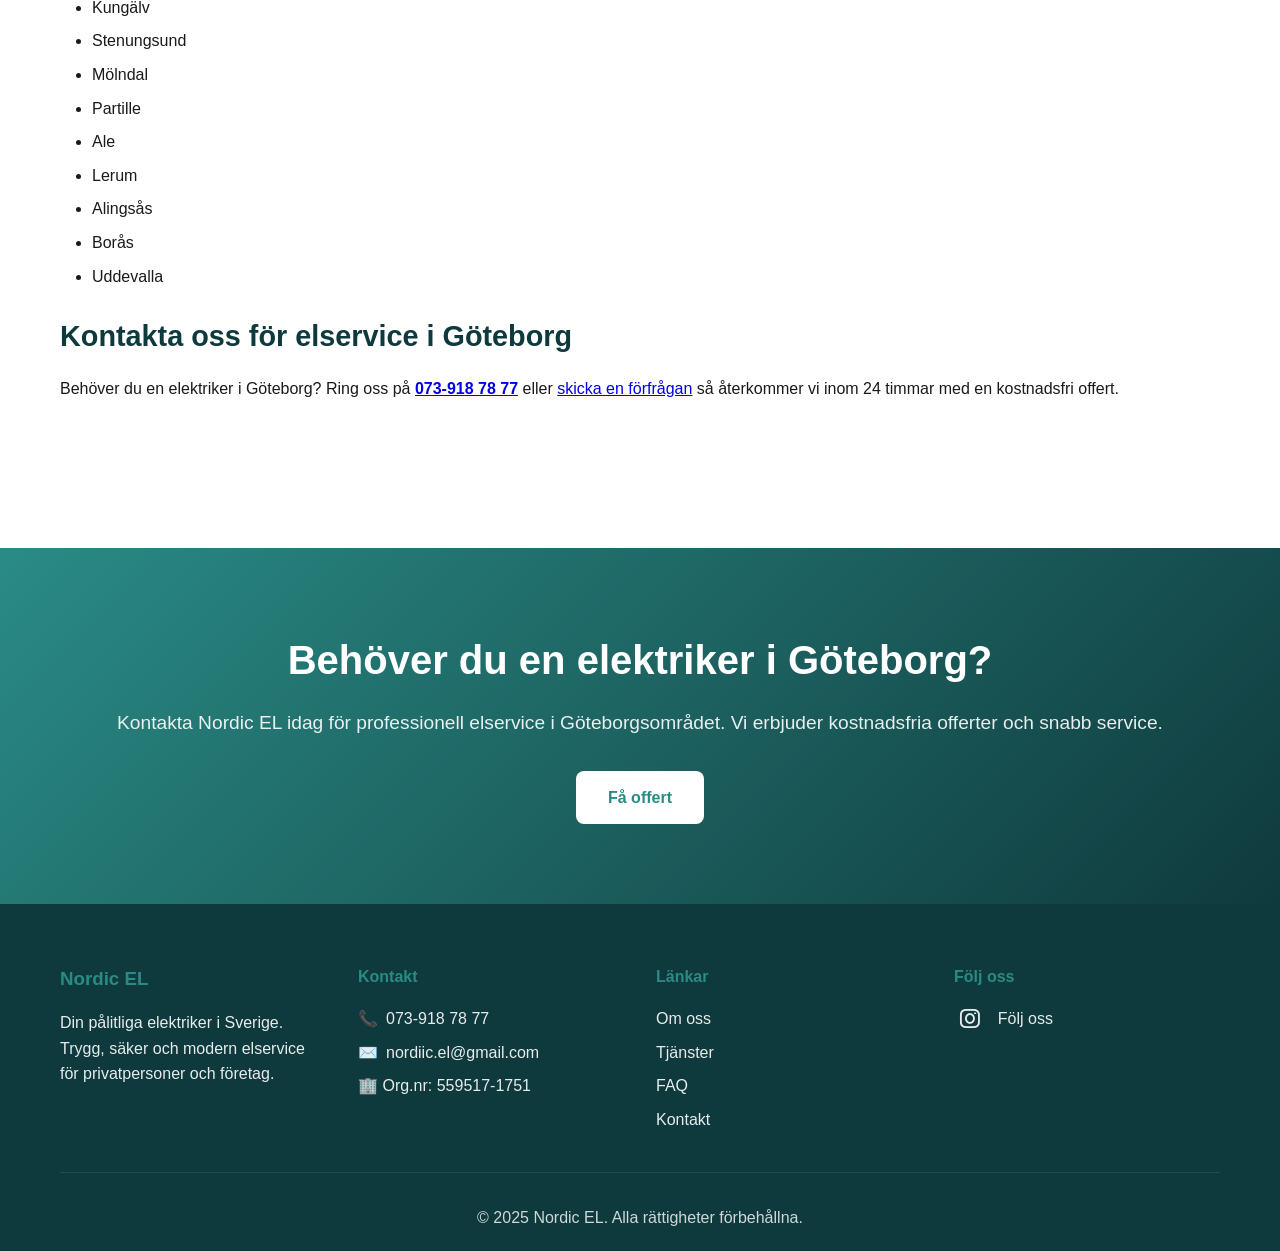
==== commit 4d893d7e: "Replace text logo with Nordic El logo image across all pages - Replace 'Nordic EL' text with nordice" ====
--- a/elektriker-goteborg.html
+++ b/elektriker-goteborg.html
@@ -60,7 +60,7 @@
     <nav class="navbar">
         <div class="nav-container">
             <div class="nav-logo">
-                <h2>Nordic EL</h2>
+                <img src="assets/images/nordicel-logo.png" alt="Nordic EL Logo" class="logo-img">
             </div>
             <ul class="nav-menu">
                 <li class="nav-item">
@@ -179,8 +179,8 @@
                 </div>
                 <div class="footer-section">
                     <h4>Kontakt</h4>
-                    <p>📞 <a href="tel:+46739187877">073-918 78 77</a></p>
-                    <p>✉️ <a href="mailto:nordiic.el@gmail.com">nordiic.el@gmail.com</a></p>
+                    <p>📞<a href="tel:+46739187877">073-918 78 77</a></p>
+                    <p>✉️<a href="mailto:nordiic.el@gmail.com">nordiic.el@gmail.com</a></p>
                     <p>🏢 Org.nr: 559517-1751</p>
                 </div>
                 <div class="footer-section">
--- a/styles.css
+++ b/styles.css
@@ -61,6 +61,17 @@
     color: var(--primary-color);
     font-weight: 700;
     font-size: 1.8rem;
+}
+
+.logo-img {
+    height: 40px;
+    width: auto;
+    max-width: 200px;
+    transition: transform 0.3s ease;
+}
+
+.logo-img:hover {
+    transform: scale(1.05);
 }
 
 .nav-menu {
@@ -1206,6 +1217,11 @@
         grid-template-columns: 1fr;
         gap: 0.5rem;
     }
+    
+    .logo-img {
+        height: 35px;
+        max-width: 150px;
+    }
 }
 
 /* Additional alignment fixes */
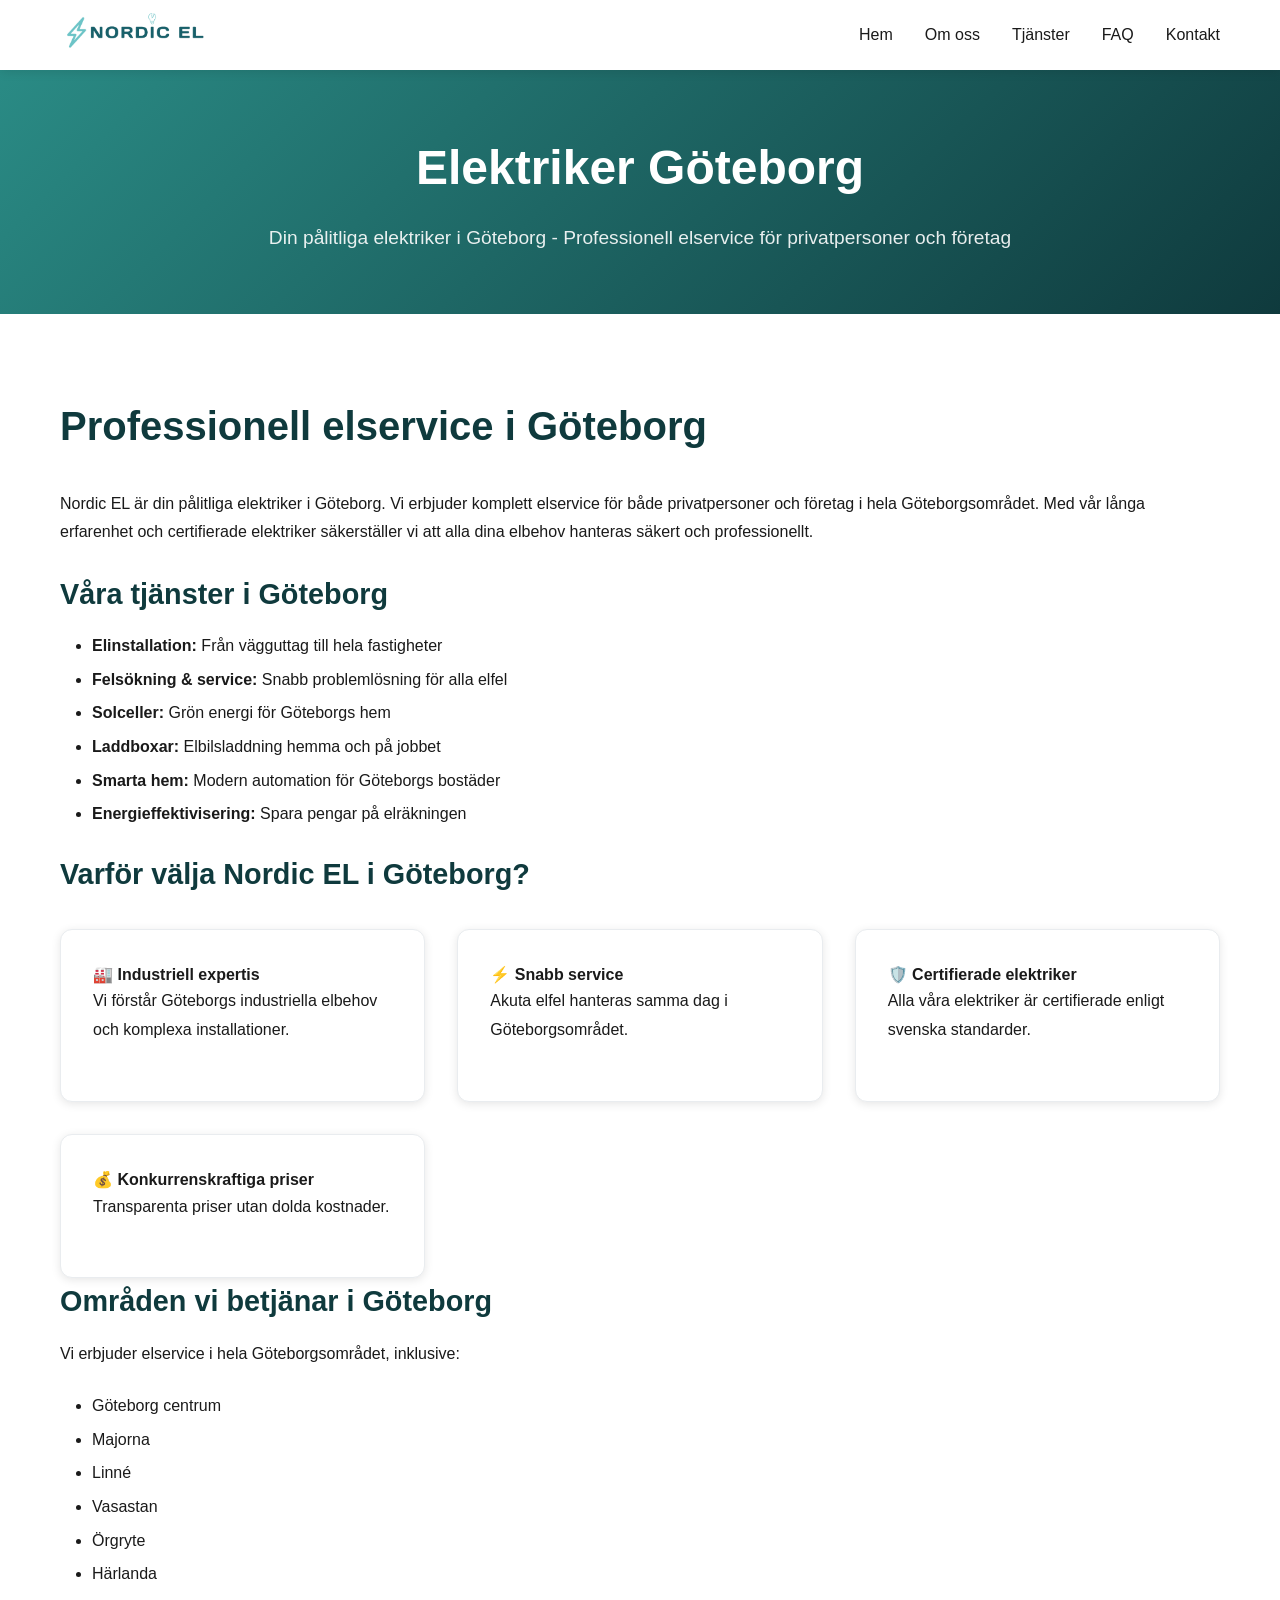
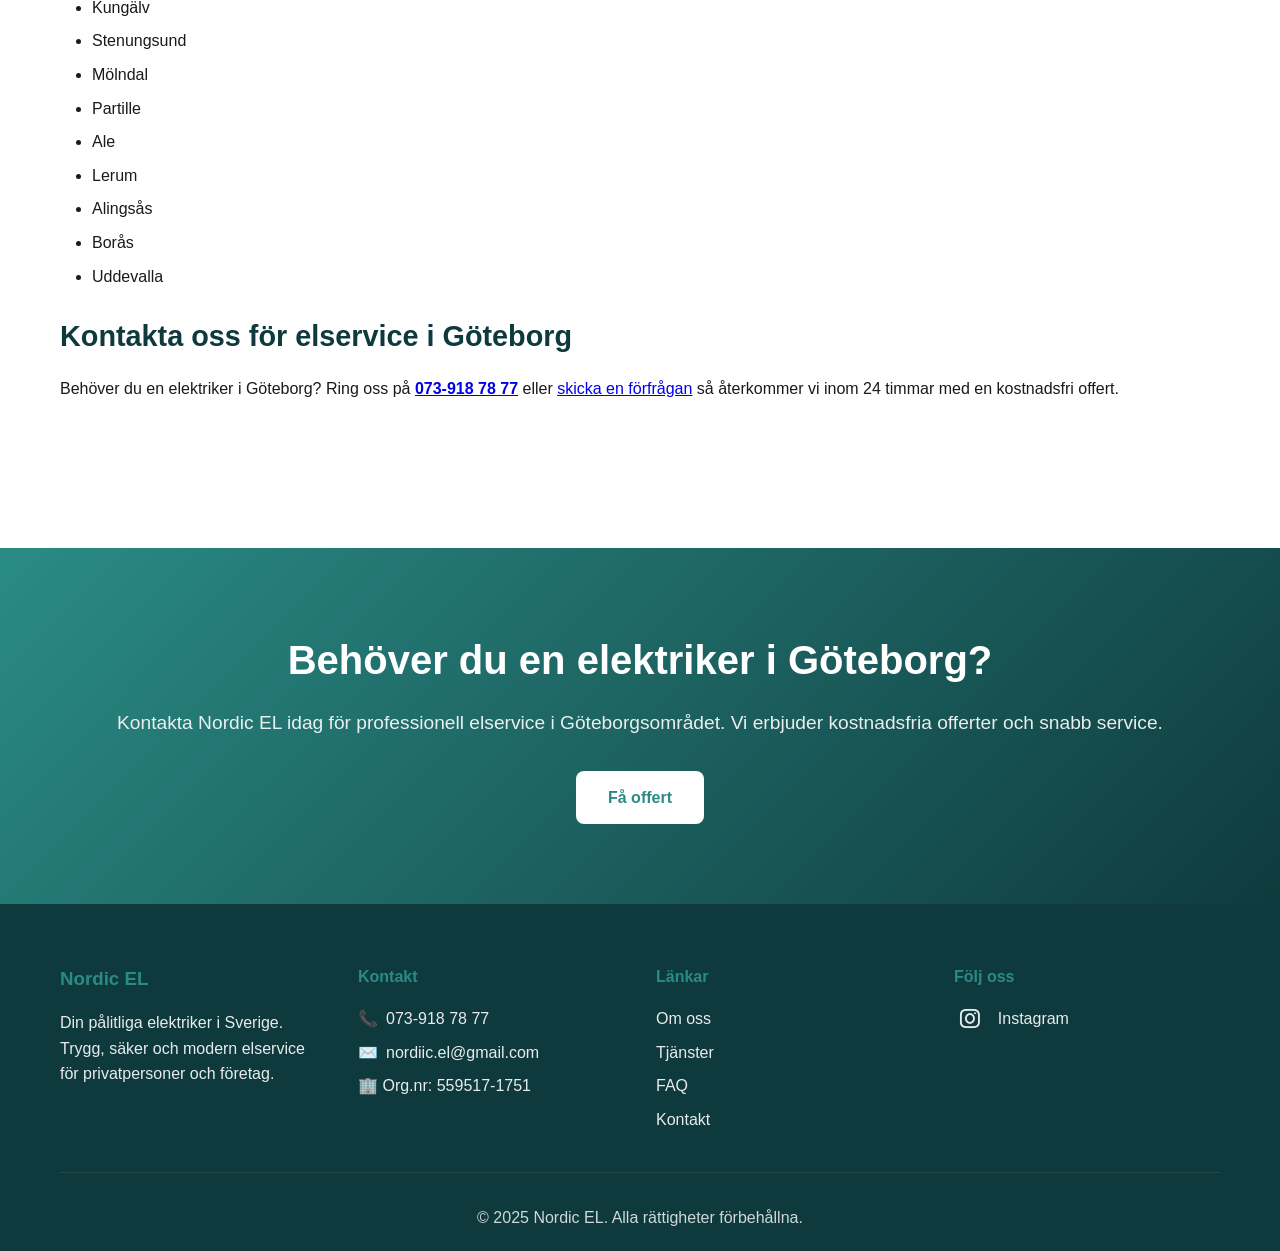
==== commit 41e2e093: "Update Instagram text to 'Instagram' across all pages - Change 'Följ oss' to 'Instagram' in footer s" ====
--- a/elektriker-goteborg.html
+++ b/elektriker-goteborg.html
@@ -194,7 +194,7 @@
                 </div>
                 <div class="footer-section">
                     <h4>Följ oss</h4>
-                    <p><a href="https://www.instagram.com/nordic.elab/?igsh=OWh2cWo1cjV1Mnhp#" target="_blank" rel="noopener noreferrer"><i class="fa-brands fa-instagram"></i> Följ oss</a></p>
+                    <p><a href="https://www.instagram.com/nordic.elab/?igsh=OWh2cWo1cjV1Mnhp#" target="_blank" rel="noopener noreferrer"><i class="fa-brands fa-instagram"></i> Instagram</a></p>
                 </div>
             </div>
             <div class="footer-bottom">
--- a/styles.css
+++ b/styles.css
@@ -318,10 +318,10 @@
 }
 
 .why-content {
-    display: grid;
-    grid-template-columns: 1fr 1fr;
-    gap: 4rem;
-    align-items: center;
+    display: flex;
+    flex-direction: column;
+    align-items: center;
+    text-align: center;
 }
 
 .why-text h2 {
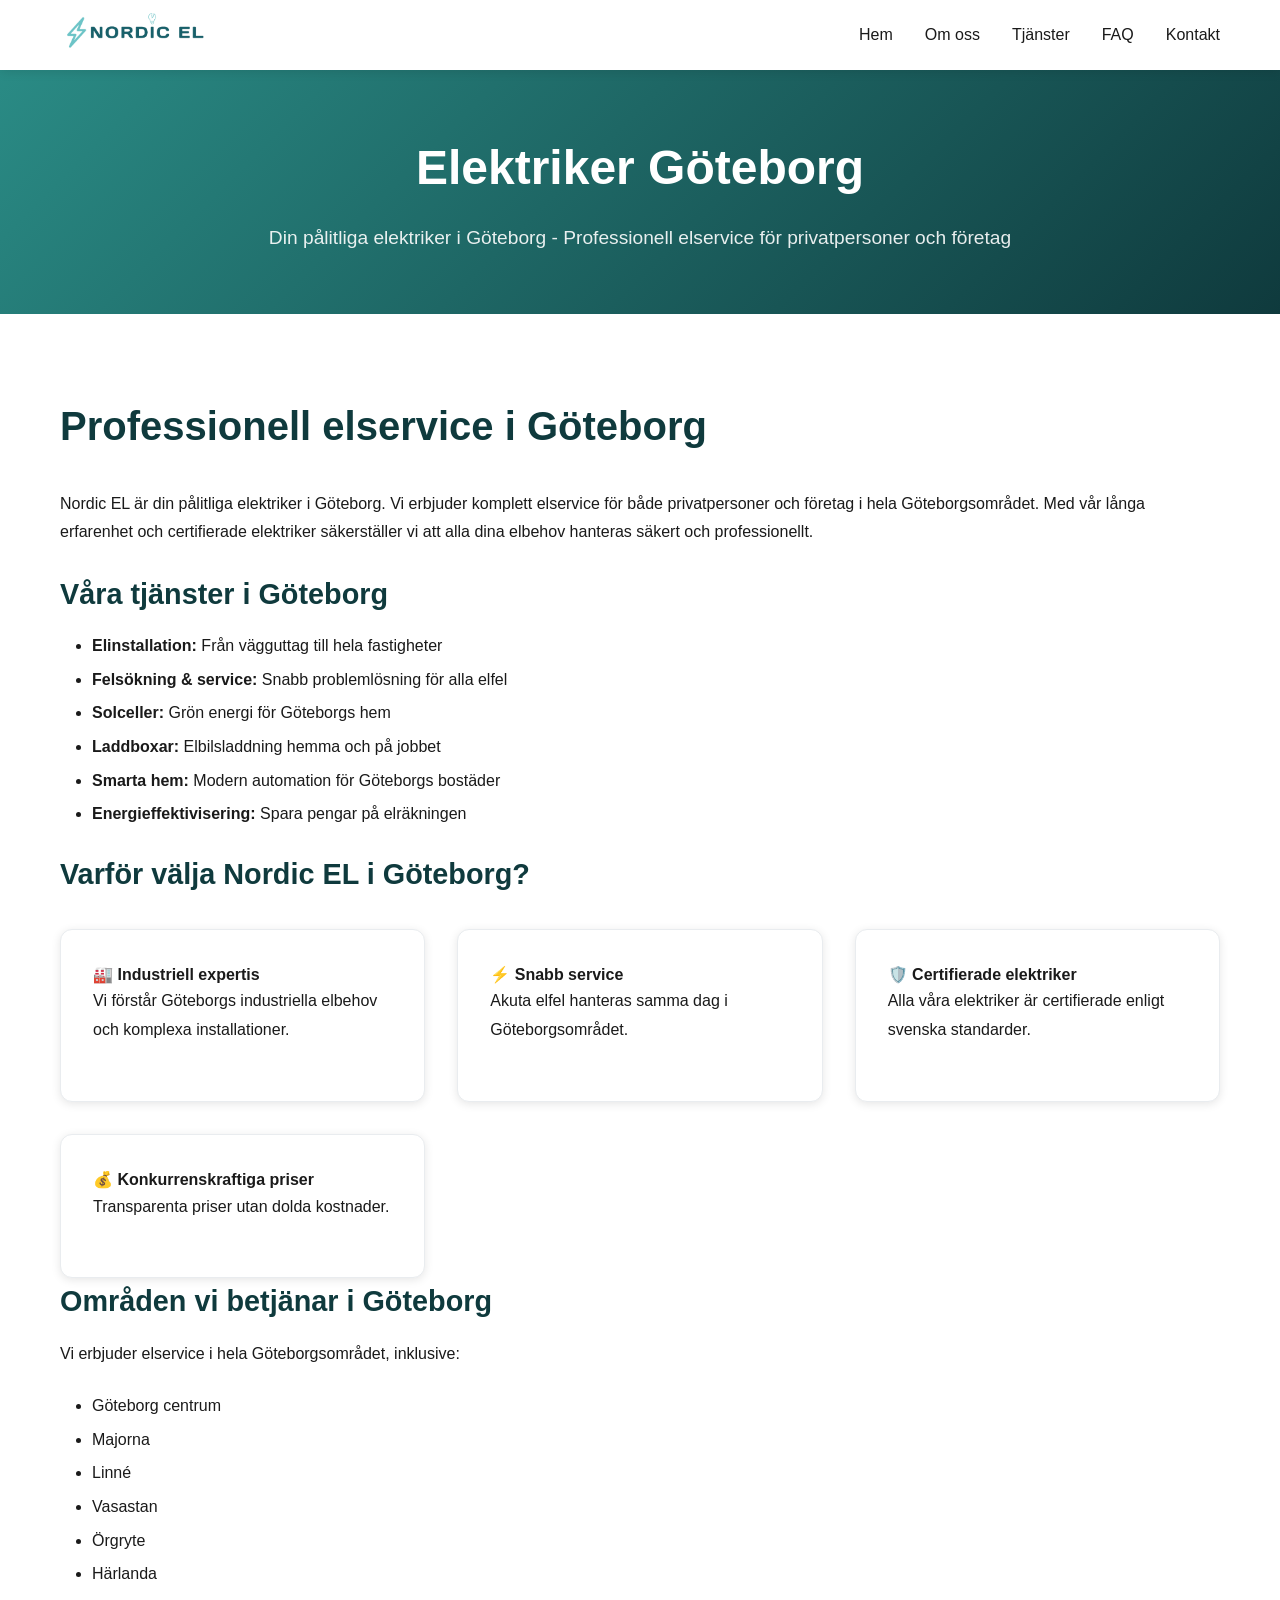
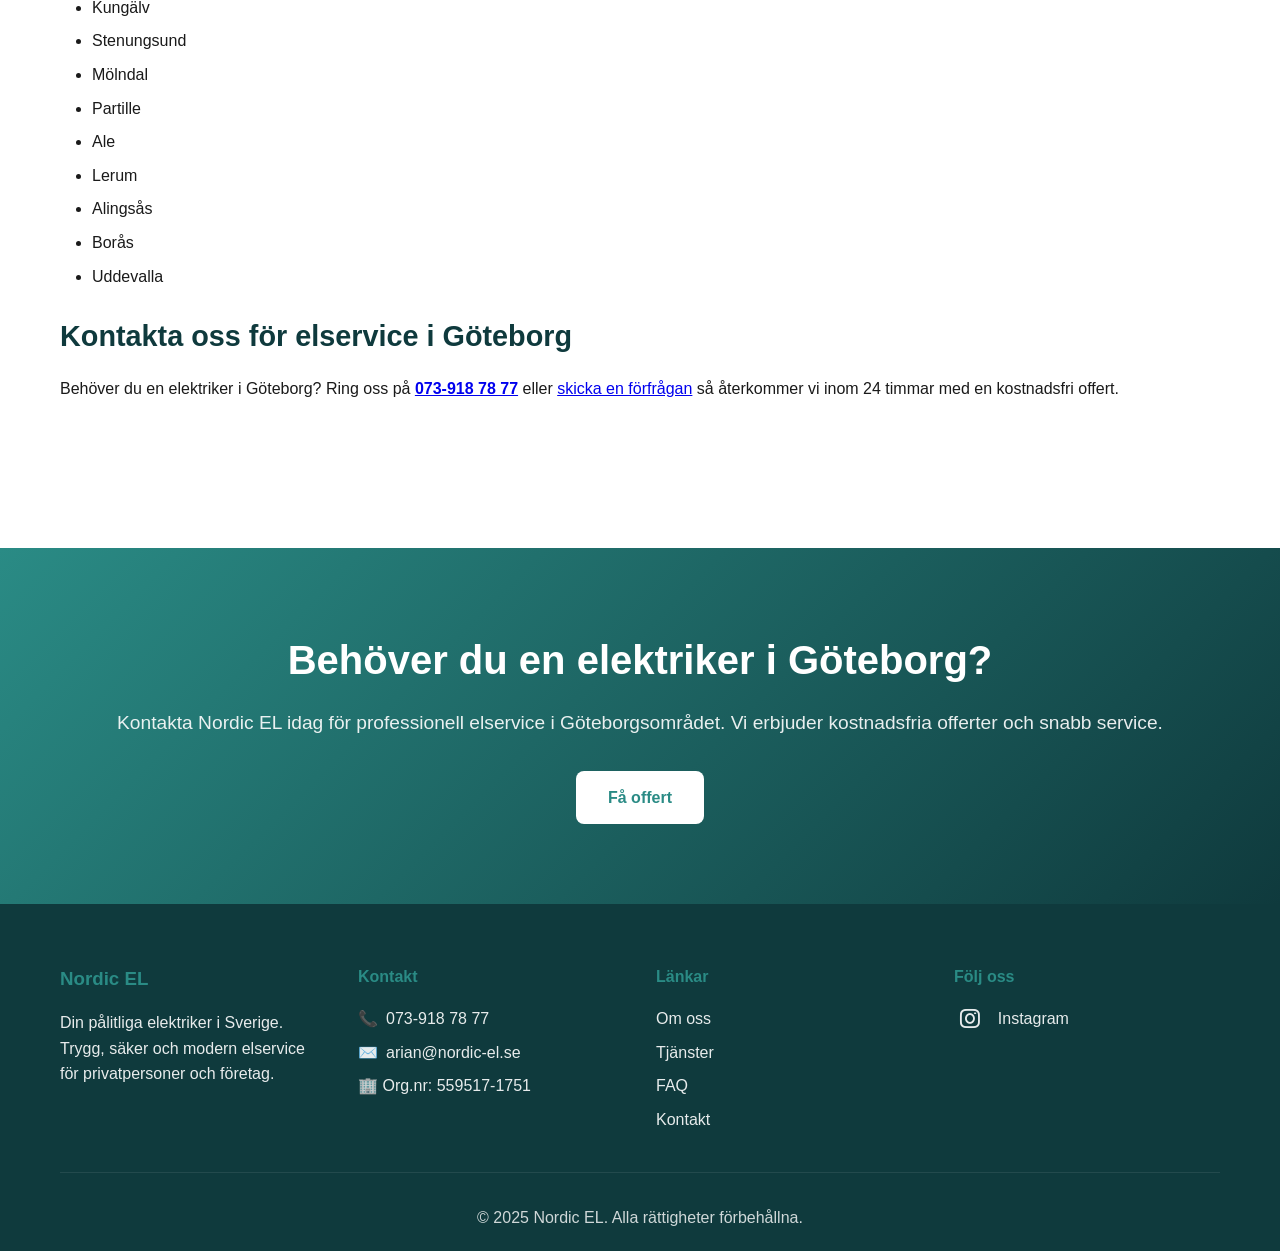
==== commit 1ca3a02a: "Update email address across all pages - Replace old email nordiic.el@gmail.com with new email arian@" ====
--- a/elektriker-goteborg.html
+++ b/elektriker-goteborg.html
@@ -32,7 +32,7 @@
         "description": "Professionell elektriker i Göteborg med fokus på säkerhet, kvalitet och moderna el-lösningar",
         "url": "https://nordicel.se/elektriker-goteborg.html",
         "telephone": "073-918 78 77",
-        "email": "nordiic.el@gmail.com",
+        "email": "arian@nordic-el.se",
         "address": {
             "@type": "PostalAddress",
             "addressLocality": "Göteborg",
@@ -180,7 +180,7 @@
                 <div class="footer-section">
                     <h4>Kontakt</h4>
                     <p>📞<a href="tel:+46739187877">073-918 78 77</a></p>
-                    <p>✉️<a href="mailto:nordiic.el@gmail.com">nordiic.el@gmail.com</a></p>
+                    <p>✉️<a href="mailto:arian@nordic-el.se">arian@nordic-el.se</a></p>
                     <p>🏢 Org.nr: 559517-1751</p>
                 </div>
                 <div class="footer-section">
--- a/styles.css
+++ b/styles.css
@@ -73,6 +73,8 @@
 .logo-img:hover {
     transform: scale(1.05);
 }
+
+
 
 .nav-menu {
     display: flex;
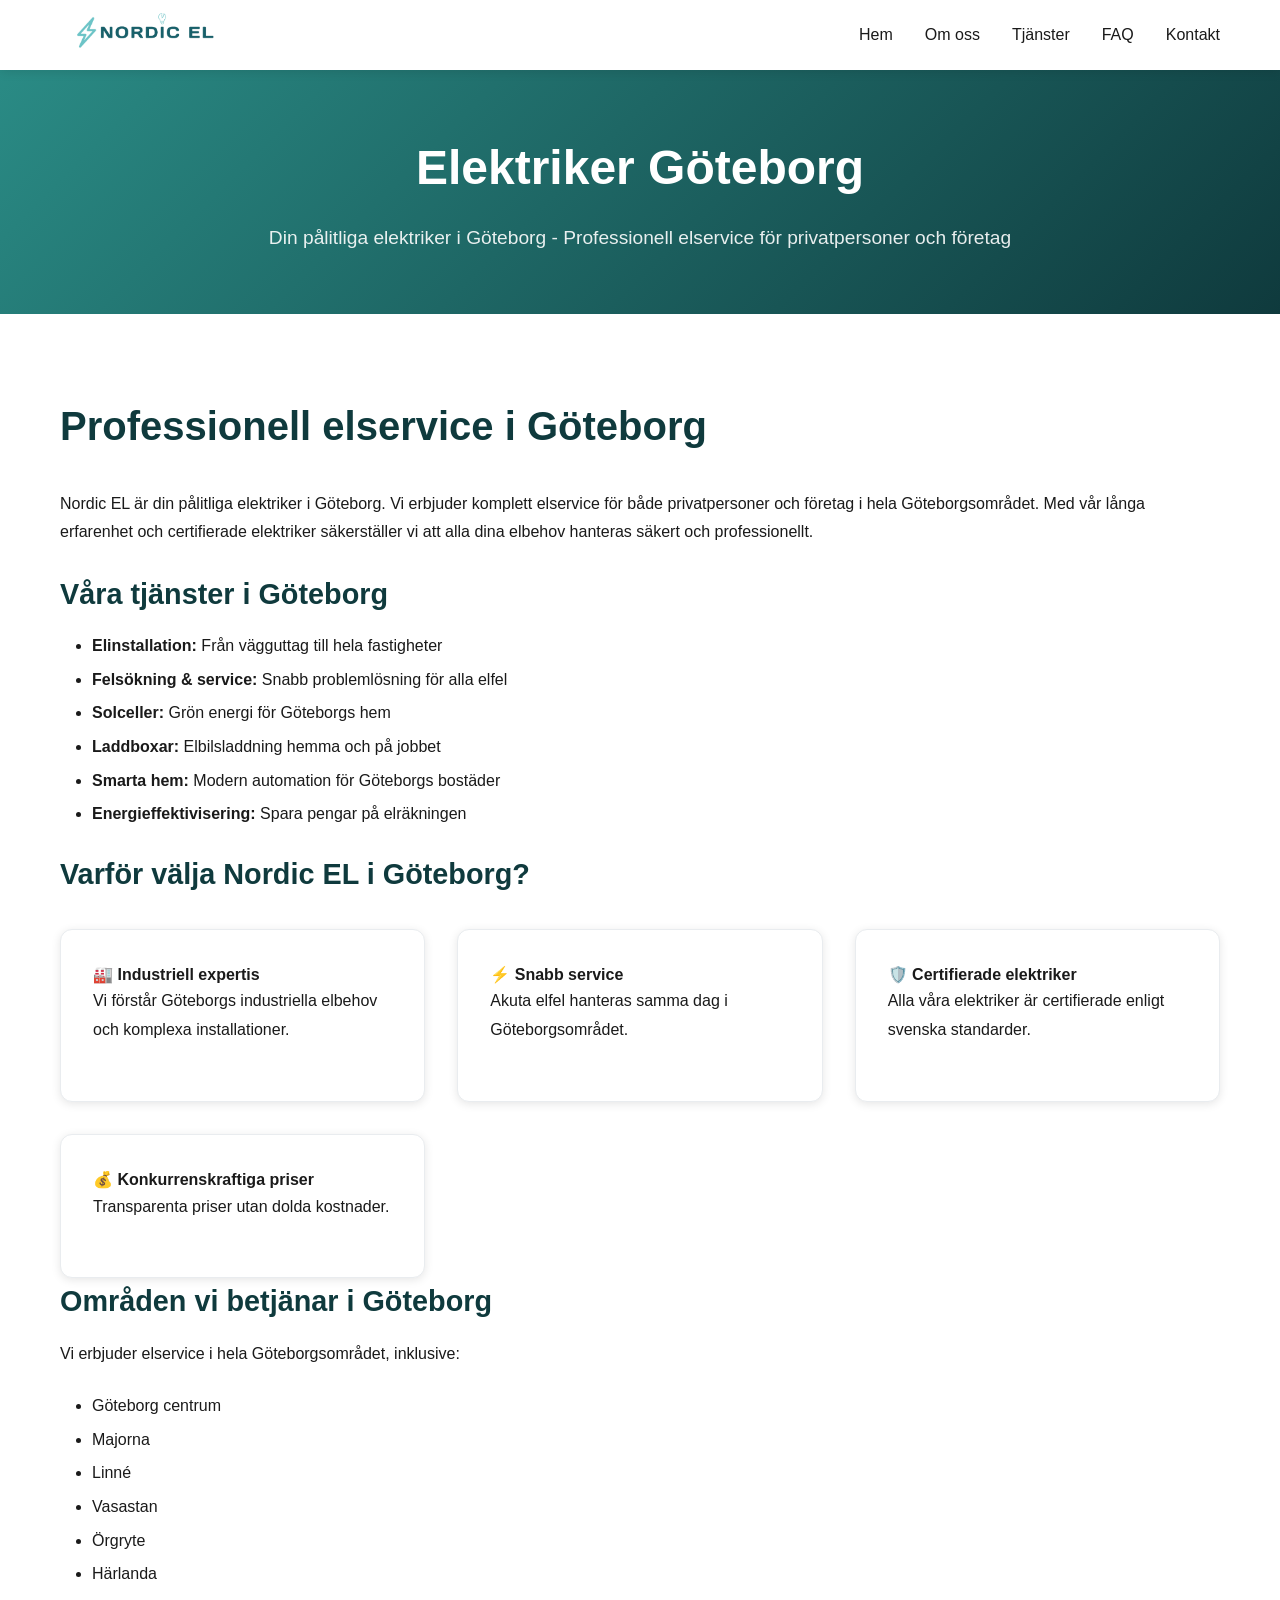
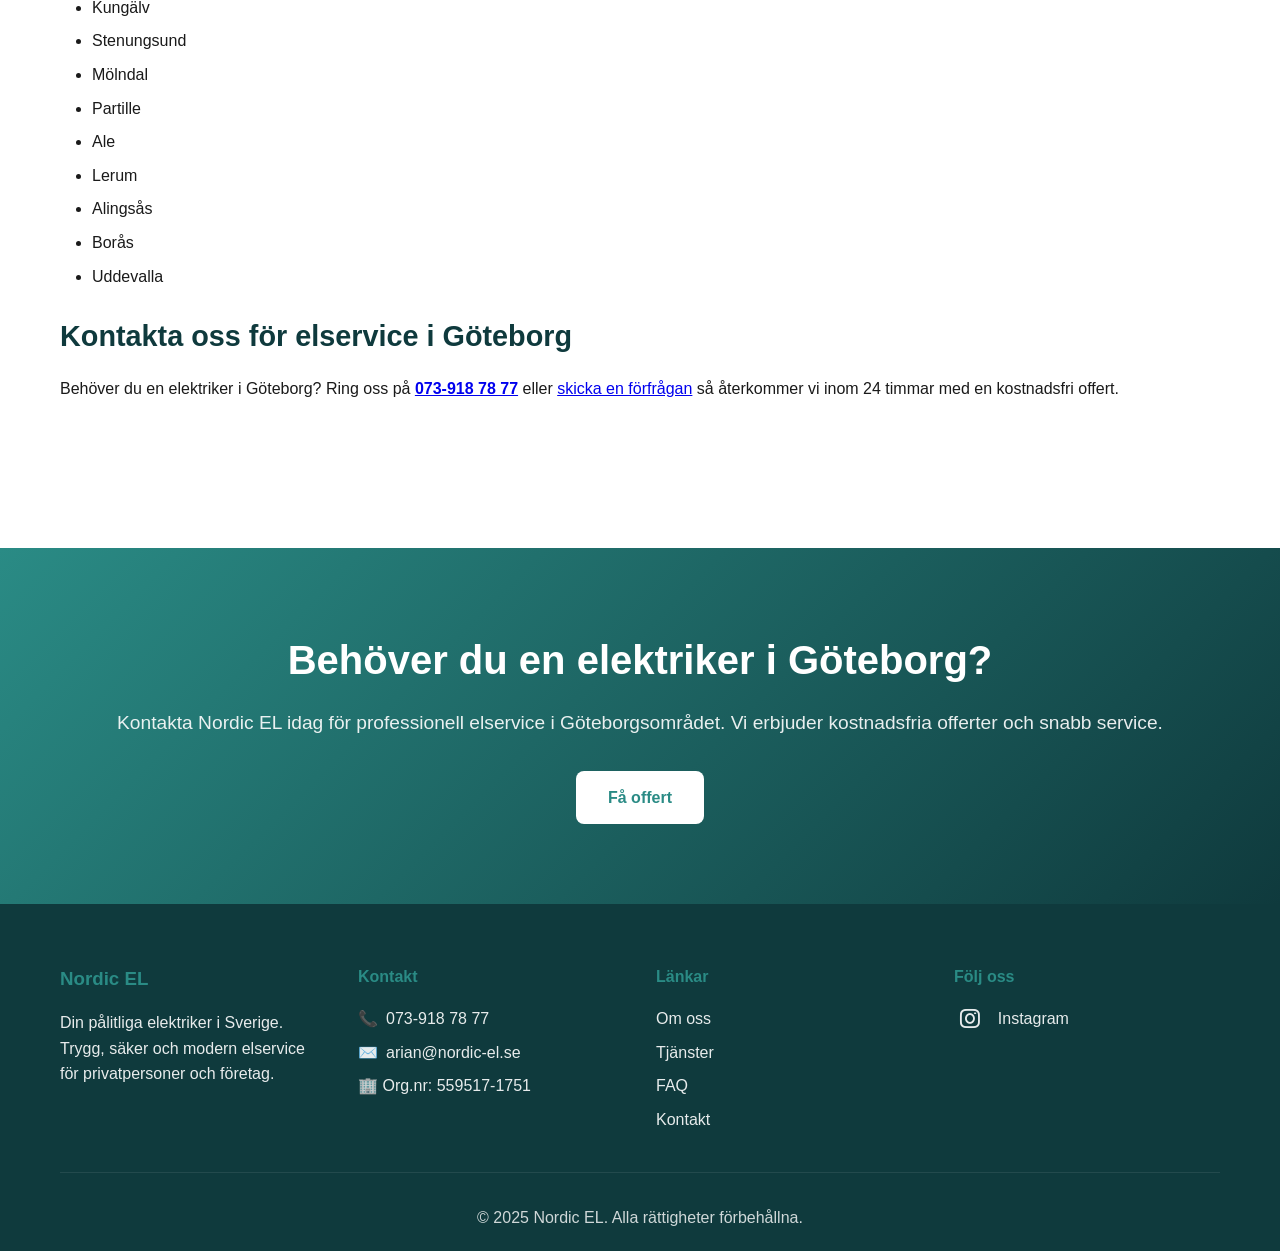
==== commit e534c159: "Fix Netlify form submission and add thank you page - Remove e.preventDefault() from valid form submi" ====
--- a/elektriker-goteborg.html
+++ b/elektriker-goteborg.html
@@ -2,7 +2,9 @@
 <html lang="sv">
 <head>
     <meta charset="UTF-8">
-    <link rel="icon" type="image/png" href="assets/images/nordic-el-logo-1200.png">
+    <link rel="icon" type="image/png" href="assets/images/favicon-logo.png">
+    <link rel="apple-touch-icon" href="assets/images/favicon-logo.png">
+    <link rel="shortcut icon" href="assets/images/favicon-logo.png">
     <meta name="viewport" content="width=device-width, initial-scale=1.0">
     <title>Elektriker Göteborg | Nordic EL - Professionell elservice i Göteborg</title>
     <meta name="description" content="Nordic EL - Din pålitliga elektriker i Göteborg. Elinstallation, felsökning, solceller, laddboxar och smarta hem. Ring 073-918 78 77 för snabb service i Göteborg.">
--- a/styles.css
+++ b/styles.css
@@ -39,7 +39,7 @@
 
 /* Navigation */
 .navbar {
-    background-color: var(--white);
+    background-color: #ffffff !important;
     box-shadow: var(--shadow);
     position: fixed;
     top: 0;
@@ -55,6 +55,13 @@
     justify-content: space-between;
     align-items: center;
     height: 70px;
+    background-color: #ffffff;
+}
+
+.nav-logo {
+    background-color: #ffffff;
+    padding: 5px 10px;
+    border-radius: 4px;
 }
 
 .nav-logo h2 {
@@ -68,6 +75,7 @@
     width: auto;
     max-width: 200px;
     transition: transform 0.3s ease;
+    background: transparent;
 }
 
 .logo-img:hover {
